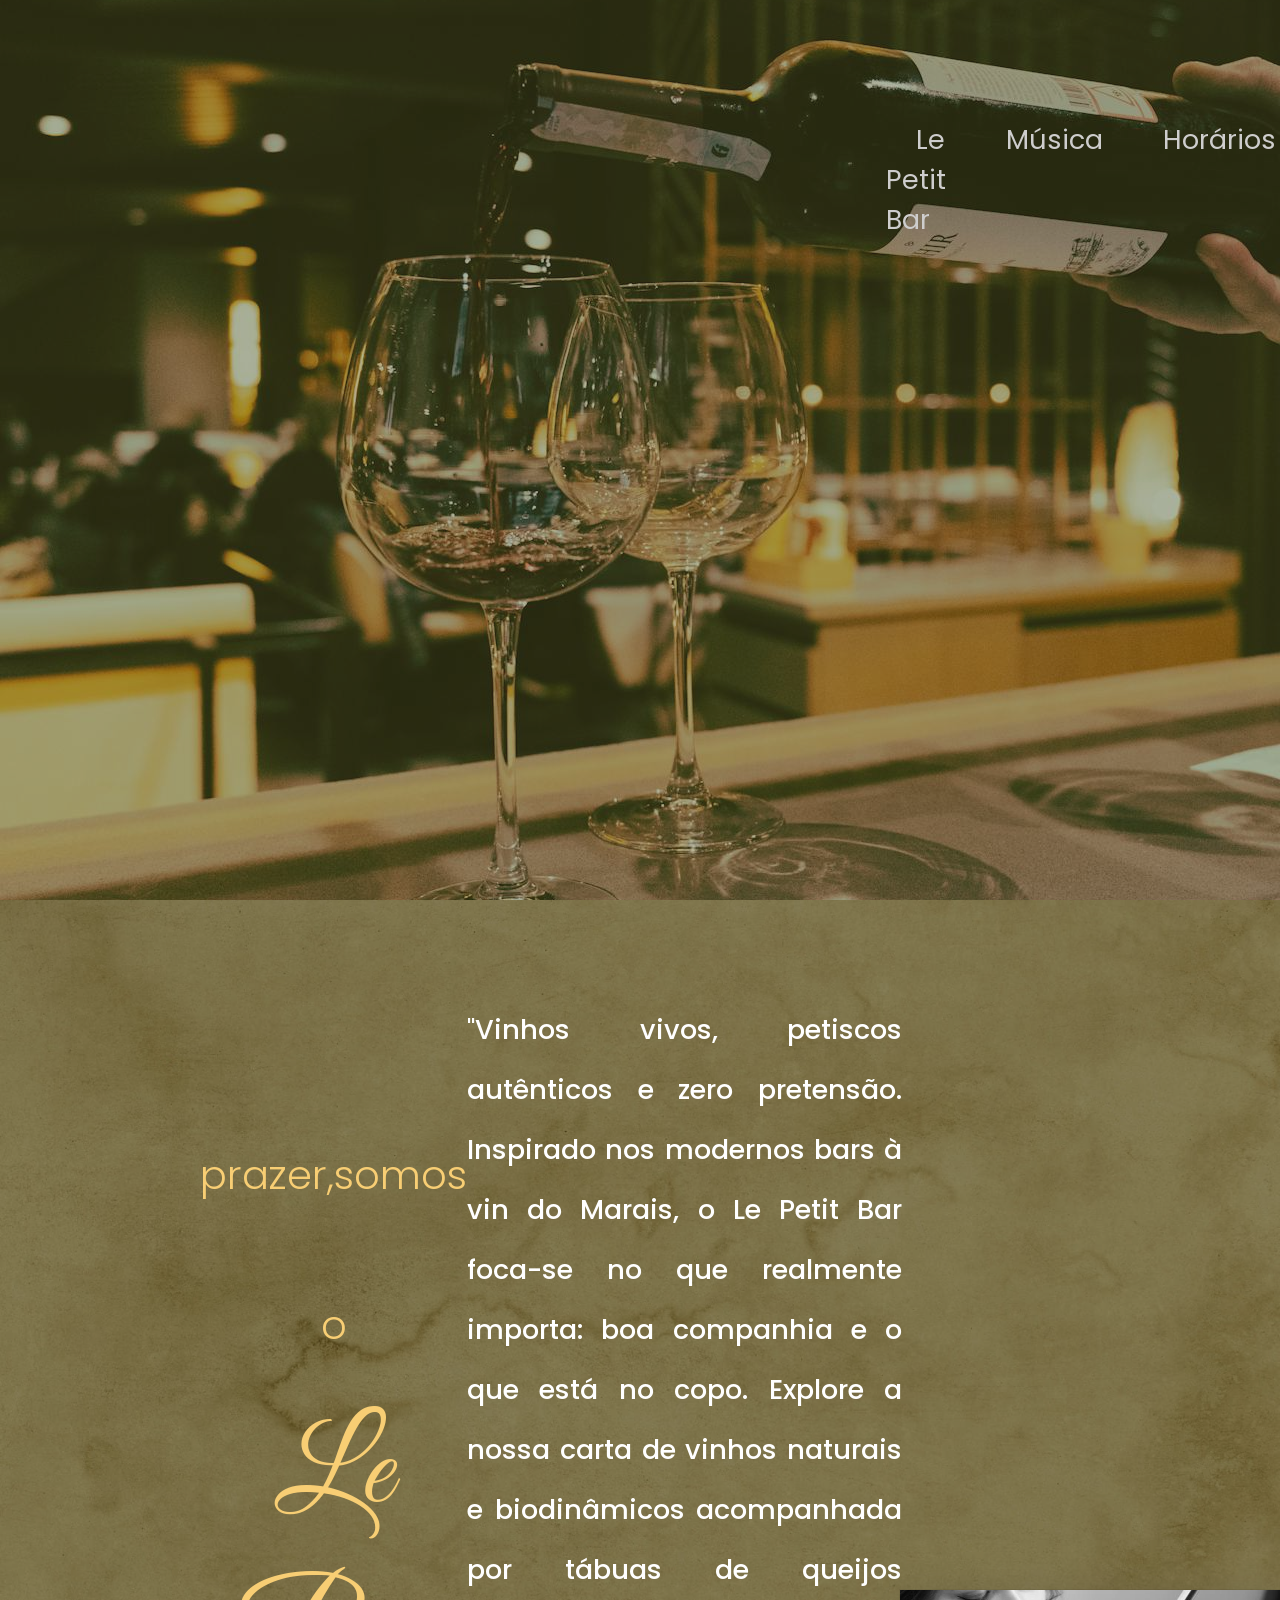
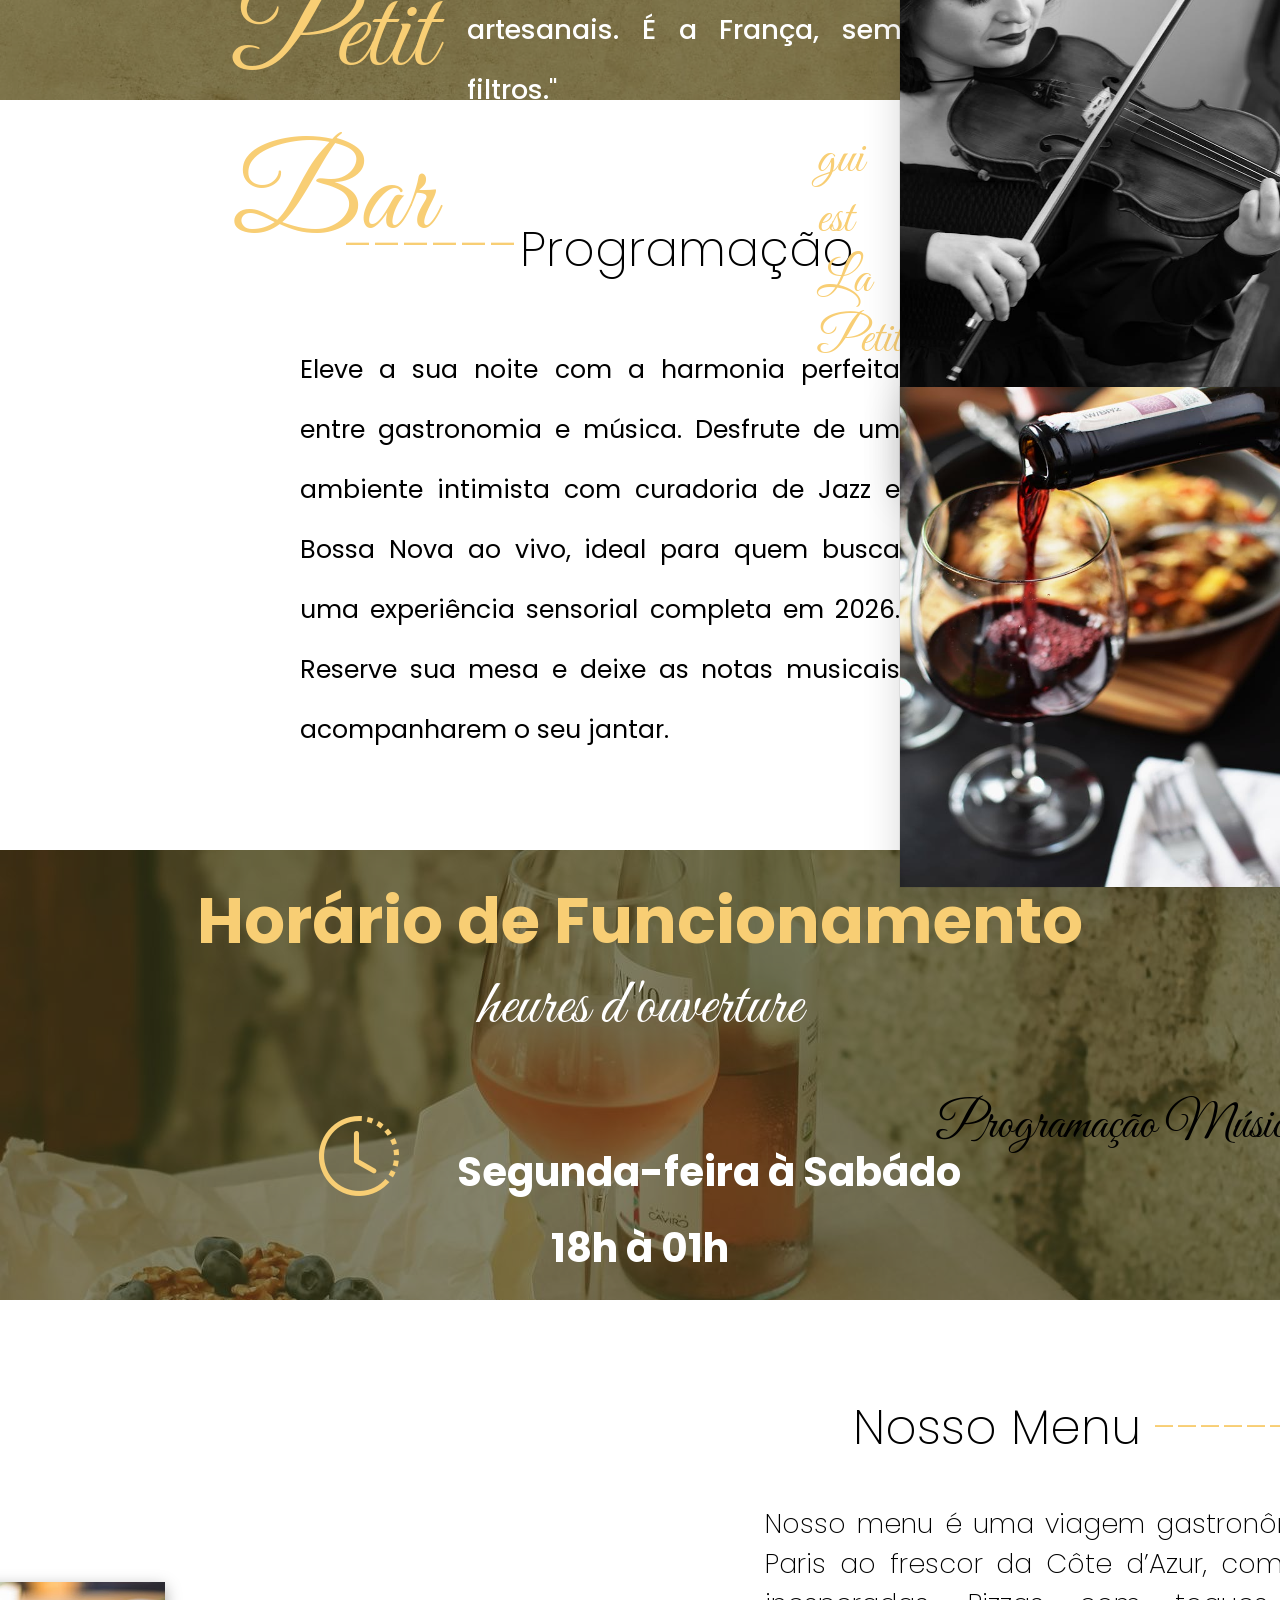
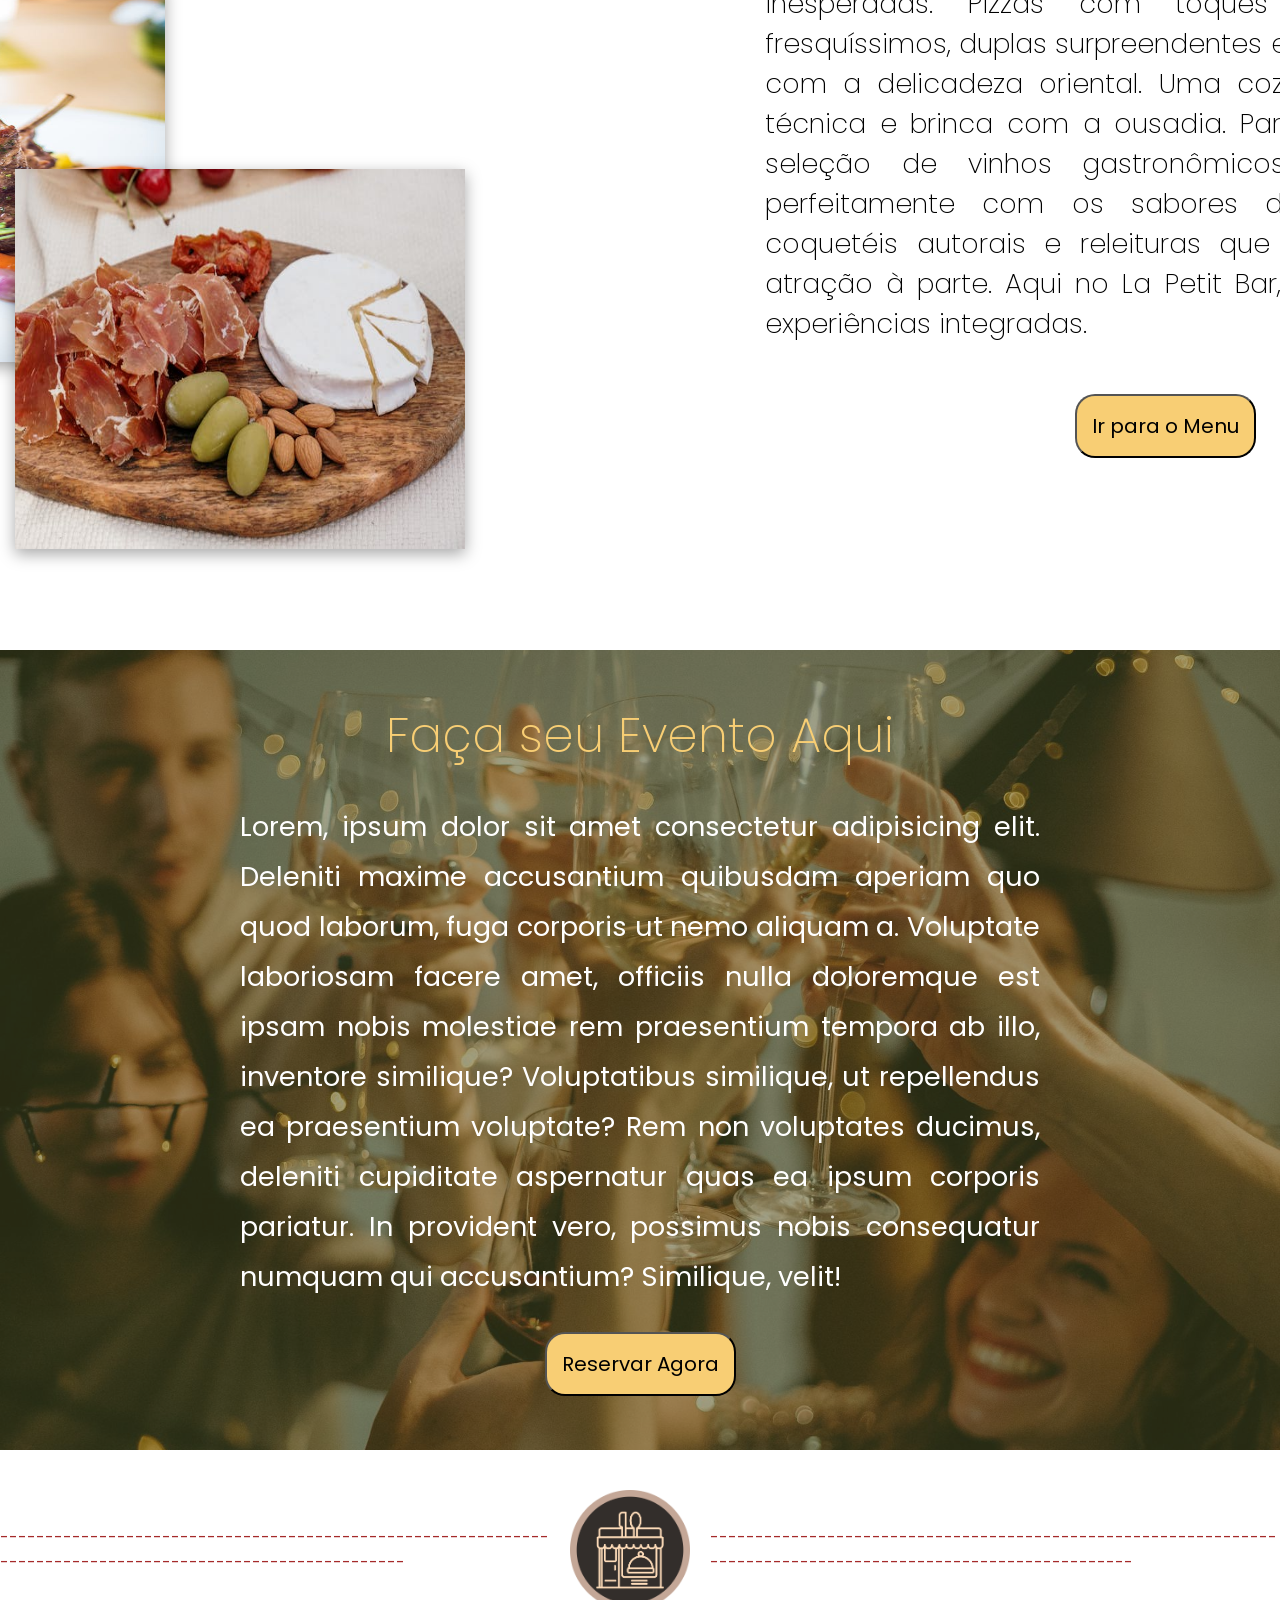
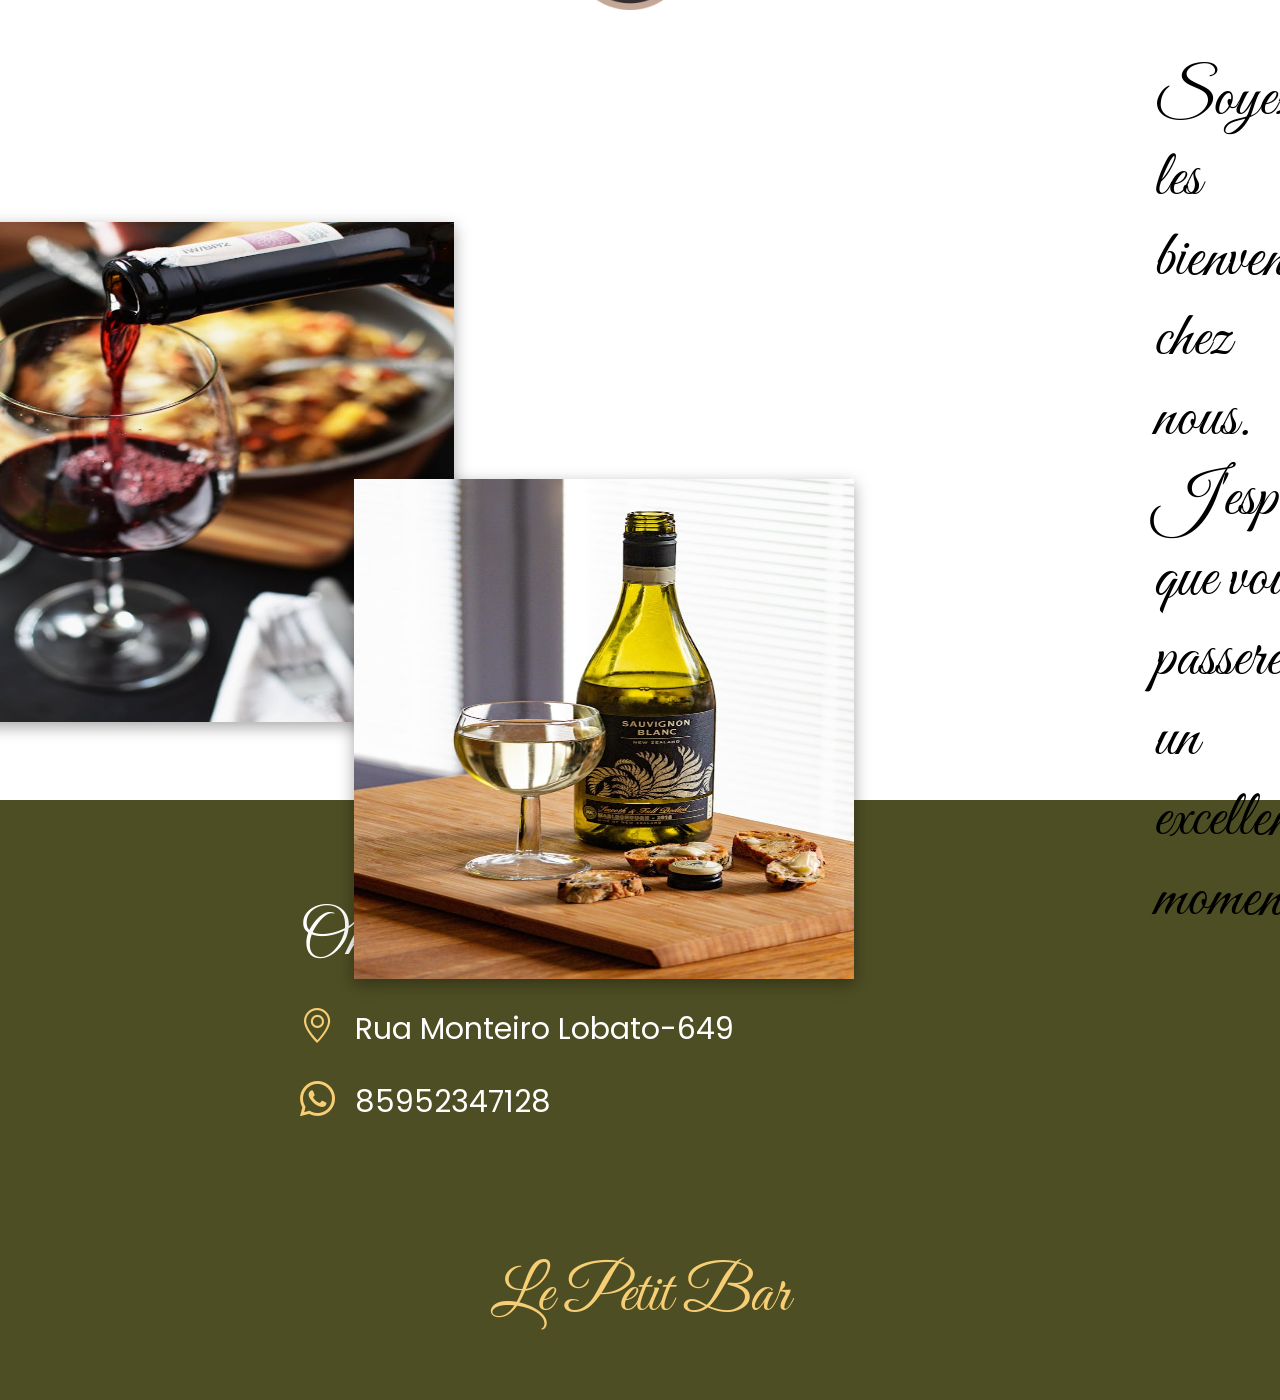
==== index.html @ a54b3635 "Meu Projeto" ====
<!DOCTYPE html>
<html lang="pt-br">
<head>
    <meta charset="UTF-8">
    <meta name="viewport" content="width=device-width, initial-scale=1.0">
    <link rel="stylesheet" href="style.css">
    <link rel="stylesheet" href="https://cdn.jsdelivr.net/npm/bootstrap-icons@1.13.1/font/bootstrap-icons.min.css">
    <!-- Google fonts-->
     <link rel="preconnect" href="https://fonts.googleapis.com">
    <link rel="preconnect" href="https://fonts.gstatic.com" crossorigin>
    <link href="https://fonts.googleapis.com/css2?family=Almendra:ital,wght@0,400;0,700;1,400;1,700&family=Coiny&family=Fascinate&family=Inter:ital,opsz,wght@0,14..32,100..900;1,14..32,100..900&family=Luckiest+Guy&family=Merriweather:ital,opsz,wght@0,18..144,300..900;1,18..144,300..900&family=Passion+One:wght@400;700;900&family=Playfair+Display:ital,wght@0,400..900;1,400..900&family=Poppins:ital,wght@0,100;0,200;0,300;0,400;0,500;0,600;0,700;0,800;0,900;1,100;1,200;1,300;1,400;1,500;1,600;1,700;1,800;1,900&family=Roboto:ital,wght@0,100..900;1,100..900&family=Sriracha&display=swap" rel="stylesheet">

    <link rel="preconnect" href="https://fonts.googleapis.com">
    <link rel="preconnect" href="https://fonts.gstatic.com" crossorigin>
    <link href="https://fonts.googleapis.com/css2?family=Almendra:ital,wght@0,400;0,700;1,400;1,700&family=Coiny&family=Fascinate&family=Great+Vibes&family=Inter:ital,opsz,wght@0,14..32,100..900;1,14..32,100..900&family=Luckiest+Guy&family=Merriweather:ital,opsz,wght@0,18..144,300..900;1,18..144,300..900&family=Passion+One:wght@400;700;900&family=Playfair+Display:ital,wght@0,400..900;1,400..900&family=Playwrite+FR+Trad:wght@100..400&family=Poppins:ital,wght@0,100;0,200;0,300;0,400;0,500;0,600;0,700;0,800;0,900;1,100;1,200;1,300;1,400;1,500;1,600;1,700;1,800;1,900&family=Roboto:ital,wght@0,100..900;1,100..900&family=Sriracha&display=swap" rel="stylesheet">
     <!-- /Google fonts-->

     <script src="menu.js" defer></script>


    <title>La Petit Bar</title>

</head>

<body>
    <header  id="header">
        <section class="menu-desktop">
            <nav>
                <ul>
                    <li><a href="#sobre">Le Petit Bar</a></li>
                    <li><a href="#musica" >Música</a> </li>
                    <li><a href="#funcionamento">Horários</a> </li>
                    <li><a href="#eventos">Reservas</a> </li>
                    <li><a href="#cardapio">Menu </a> </li> 
                    <i class="bi bi-instagram"></i>
                </ul>
            </nav>
       
        </section>
    </header>

    <section class="imagem-fundo">
        <div class="overlay">

        </div>
    </section>

    <section id="sobre">
        <h1>prazer,somos o  <br>
            <span>Le Petit Bar</span>
        </h1>
        <h3>
            "Vinhos vivos, petiscos autênticos e zero pretensão. Inspirado nos modernos bars à vin do Marais, o Le Petit Bar foca-se no que realmente importa: boa companhia e o que está no copo. Explore a nossa carta de vinhos naturais e biodinâmicos acompanhada por tábuas de queijos artesanais. É a França, sem filtros."
            <p>gui est La Petit</p>
        </h3>
         <div class="overlay-sobre">

        </div>
    </section>


    <section id="musica">
        <div class="programacao">
            <h1><span>------</span>Programação</h1>
            <p>Eleve a sua noite com a harmonia perfeita entre gastronomia e música. Desfrute de um ambiente intimista com curadoria de Jazz e Bossa Nova ao vivo, ideal para quem busca uma experiência sensorial completa em 2026. Reserve sua mesa e deixe as notas musicais acompanharem o seu jantar.</p>

        </div>

        <div class="img-horario">
            <img src="imagem/pexels-alina-chernii-682289345-20597111.jpg" alt="" >
            <img src="imagem/pexels-breakingpic-3044.jpg" alt="" >

            <p>Programação Músical<i class="bi bi-music-note-beamed"></i></p>
        </div>
            
    </section>

    <section id="funcionamento">
        
        <div class="titulo">
            
            <h1>Horário de Funcionamento</h1>
            <p>heures d'ouverture</p>

        </div>
        <div id="horas">
            <h2>
                <i class="bi bi-clock-history"></i>
                Segunda-feira à Sabádo 
                <p>18h à 01h</p>
            </h2>
        </div>

        <div class="overlay-funcio">

        </div>
    </section>

    <section id="cardapio">
        <div class="imagem-cardapio">
            <img src="imagem/pexels-chevanon-323682.jpg" alt="">
            <div class="absolute">
            <img src="imagem/pexels-cottonbro-4873697.jpg" alt="">

            </div>

        </div>

       <article>
        <h1>
            Nosso Menu <span style="color: #f8ce74;">--------------</span>
        </h1>
        <p>Nosso menu é uma viagem gastronômica do coração de Paris ao frescor da Côte d’Azur, com paradas criativas e inesperadas. Pizzas com toques franceses, crudos fresquíssimos, duplas surpreendentes e sabores que flertam com a delicadeza oriental. Uma cozinha que respeita a técnica e brinca com a ousadia.

        Para acompanhar, uma seleção de vinhos gastronômicos que harmonizam perfeitamente com os sabores do menu, além de coquetéis autorais e releituras que tornam o bar uma atração à parte. Aqui no La Petit Bar, comer e beber são experiências integradas.
    </p>
     <a href="cardapio.html"><button>Ir para o Menu</button></a>

       </article>

    </section>

    <section id="eventos">
        <h1>
            Faça seu Evento Aqui
        </h1>
         <p>Lorem, ipsum dolor sit amet consectetur adipisicing elit. Deleniti maxime accusantium quibusdam aperiam quo quod laborum, fuga corporis ut nemo aliquam a. Voluptate laboriosam facere amet, officiis nulla doloremque est ipsam nobis molestiae rem praesentium tempora ab illo, inventore similique? Voluptatibus similique, ut repellendus ea praesentium voluptate? Rem non voluptates ducimus, deleniti cupiditate aspernatur quas ea ipsum corporis pariatur. In provident vero, possimus nobis consequatur numquam qui accusantium? Similique, velit!</p>

         <a href="reservar.html"><button>Reservar Agora</button></a>
         
         <div class="overlay-eventos">

         </div>
        

    </section>


    <section class="logo">
        <p style="color: brown;">----------------------------------------------------------------------------------------------------------</p><img src="imagem/tl.webp" alt=""><p style="color: brown;">--------------------------------------------------------------------------------------------------------------</p>
    </section>

    <section class="bem-vindo">
        <div>
            <img src="imagem/pexels-breakingpic-3044.jpg" alt="">
            <div class="vinho-branco"><img src="imagem/pexels-brettjordan-2308939 (1).jpg" alt=""></div>

        </div>
        <p>Soyez les bienvenus  chez nous. <br>
        J'espère que vous passerez <br> un excellent moment.</p>

    </section>

    <footer>
        <div class="local">
            <h1>Onde estamos</h1>
            <p><i class="bi bi-geo-alt"></i>Rua Monteiro Lobato-649</p>
            <p><i class="bi bi-whatsapp"></i>85952347128</p>
        </div>

        <h2>
            Le Petit Bar
        </h2>
    </footer>





    
</body>
</html>
---- style.css ----
*{
    margin: 0;
    padding: 0;
    box-sizing: border-box;
    font-family:  "Poppins", sans-serif;;
}
/* menu */
header{
    width: 100%;
    padding: 40px 0;
    position: fixed;
    top: 0;
    left: 0;
    z-index: 9999999999;
}
header .menu-desktop{
    display: flex;
    justify-content: center;
    align-items: center;
    margin-left: 1300px;
    margin-top: 80px;
    
}
.menu-desktop nav ul{
    display: flex;
    list-style: none;
}
.menu-desktop li a {
    color: rgb(206, 205, 205);
    text-decoration: none;
    font-size: 27px;
    margin: 0 30px; 
}
.menu-desktop li a:hover{
    color: white;
}
.menu-desktop  i{
    cursor: pointer;
    color: #f8ce74;
    margin-left: 50px;
    margin-top: -10px;
    font-size: 40px;
  
    margin-bottom: 20px;
}
.menu-desktop  i:hover{
    color: #8d7031;
}

.imagem-fundo{
    height: 100vh;
    background-image: url(imagem/pexels-holoshuriken-15750741.jpg);
    box-shadow: rgba(128, 128, 128, 0.226), rgba(128, 128, 128, 0.226),rgba(128, 128, 128, 0.226),rgba(128, 128, 128, 0.226), rgba(240, 46, 170, 0.05) 0px 25px;
    background-position: center;
    background-repeat: no-repeat;
    background-size: cover;
    position: relative;
   
}
.imagem-fundo >.overlay{
    position: absolute;
    top: 0;
    left: 0;
    background-color: #4d4e2367;
    width: 100%;
    height: 100%;
    z-index: 0;
}
/* Scroll menu Js */
header.rolar{
    background-color: rgba(211, 211, 211, 0.938);
    padding: 20px 0;
}
header.rolar .menu-desktop nav ul li a{
    color: black;
}
header.rolar .menu-desktop nav ul li a:hover{
    color: rgba(0, 0, 0, 0.589);
}



/* sobre a empresa */
section#sobre{
    background-image: url(imagem/old-paper-texture-1920-x-1080-background-t7st9er48bzs072u.jpg);
    background-position: center;
    background-repeat: no-repeat;
    background-size: cover;
    display: flex;
    justify-content: space-between;
    width: 100%;
    height: 800px;
    color: #f8ce74;
    position: relative;
}
#sobre h1{
    position: relative;
    z-index: 2;
    font-size: 40px;
    font-weight: 300;
    text-align: center;
    margin-top: 200px;
    margin-left: 200px;
    line-height: 150px;
   
}
#sobre h1 span{
    font-size: 3em;
    font-weight: 500;
    font-family: "Great Vibes", cursive;
}
#sobre h3{
    position: relative;
    z-index: 2;
    color: white;
    font-size: 27px;
    font-weight: 500;
    text-align: center;
    text-align: justify;
    width: 600px;
    margin-right: 500px;
    margin-top: 100px;
    line-height: 60px;
}
#sobre h3 p{
    color: #f8ce74;
    font-family: "Great Vibes", cursive;
    font-size: 50px;
    margin-left: 350px;
    margin-top: 10px;
}
#sobre .overlay-sobre{
    position: absolute;
    background-color: #4d4e23a4;
    left: 0;
    top: 0;
    width: 100%;
    height: 100%;
    z-index: 1;
}

/* musica */
#musica{
    width:100% ;
    height: 750px;
    display: flex;
    justify-content: space-between;
}
.programacao {
    margin-top: 100px;
    margin-left: 300px;
}
.programacao h1{
    margin-bottom: 50px;
    text-align: center;
    font-weight: 200;
    font-size: 3em;
}
.programacao h1 span{
    color: #f8ce74;
    font-size: 60px;
}
.programacao h1 i{
    font-size: 50px;
}
.programacao p{
    width: 600px;
    text-align: justify;
    line-height: 60px;
    font-size: 25px;
    
}
.img-horario p{
    font-family: "Great Vibes", cursive;
    font-size: 50px;
    margin-top: 200px;
    font-weight: 500;
    text-align: center;
}
.img-horario p i{
    font-size: 30px;
    padding-left: 20px;
}
.img-horario {
    position: relative;
    z-index: 3; 
    margin-right: 200px;
}
.img-horario img{
   box-shadow: rgba(0, 0, 0, 0.16) 0px 10px 36px 0px, rgba(0, 0, 0, 0.06) 0px 0px 0px 1px;
    margin-top: -110px;
    width: 400px;
    height: 500px;
    margin-right: 100px;
    position: relative; 
   
}

/* horario de funcionamento */
#funcionamento {
    background-image: url(imagem/pexels-nati-87264186-12991628.jpg);
    background-position: center;
    background-repeat: no-repeat;
    background-size: cover;
    color: #f8ce74;
    display: flex;
    flex-direction: column;
    justify-content: center;
    align-items: center;
    width: 100%;
    height: 50vh;
    position: relative;
}
#funcionamento .titulo {
    position: relative;
    z-index: 5;
}
#funcionamento .titulo h1{
    font-size: 4em;
    font-weight: bold;
  
}
#funcionamento .titulo p{
    font-family: "Great Vibes", cursive;
    color: white;
    font-size: 4em;
    font-weight: 500;
    text-align: center;
    margin-bottom: 50px;
    
}
#funcionamento #horas h2{
    position: relative;
    z-index: 5;
    color: white;
    font-size: 40px;
}
#horas h2 i{
    color: #f8ce74;
    margin-right: 50px;
    font-size: 80px;
   
}
#horas h2 p{
    font-size: 40px;
    text-align: center;
   
}
#funcionamento .overlay-funcio{
    position: absolute;
    background-color: #4d4e2381;
    top: 0;
    left: 0;
    width: 100%;
    height: 100%;
    z-index: 1;
}

/* menu cardapio */
section#cardapio{
    display: flex;
    justify-content: center;
    align-items: center;
    width: 100%;
    height: 950px;
}
.imagem-cardapio img{
    box-shadow: rgba(0, 0, 0, 0.35) 0px 5px 15px;
    position: relative;
    width: 450px; 
    height: 380px;
    margin-right: 600px;
  
}
.imagem-cardapio .absolute img{
    position: absolute;
    margin-top: -200px;
    margin-left: 300px;
    z-index: 2;
}
article{
    text-align: center;
}
article h1{
    font-size: 3em;
    font-weight: 200;
    margin-top: -100px;
    margin-bottom: 40px;
    
}
article p{
    width: 800px;
    font-size: 27px;
    font-weight: 200;
    text-align: justify;
}
article button{
    background-color: #F8CE74;
    cursor: pointer;
    font-size: 20px;
    padding: 15px;
    border-radius: 20px;
    margin-top: 50px;
}
article button:hover{
    background-color:#caa045;
    color: black;
}


/* Eventos */
section#eventos{
    color: white;
    display: flex;
    flex-direction: column;
    align-items: center;
    background-image: url(imagem/pexels-cottonbro-3171815.jpg);
    background-position: center;
    background-repeat: no-repeat;
    background-size: cover;
    text-align: center;
    width: 100%;
    height: 800px;
    position: relative;
   
}
#eventos h1{
    color: #F8CE74;
    font-size: 3em;
    font-weight: 200;
    margin-top: 50px;
    position: relative;
     z-index: 3;
}
#eventos p{
    width: 800px;
    font-size: 27px;
    margin-top: 30px;
    line-height: 50px;
    text-align: justify;
    position: relative;
    z-index: 3;
}
#eventos .overlay-eventos{
    background-color: #4d4e2381;
     left: 0;
     top: 0;
     width: 100%;
     height: 100%;
     position: absolute;
     z-index: 1;
}
#eventos button{
    background-color: #F8CE74;
    cursor: pointer;
    margin-top: 30px;
    padding: 15px;
    font-size: 20px;
    border-radius: 20px;
    position: relative;
    z-index: 3;
} 
#eventos button:hover{
    background-color:#caa045 ;
}
/* logo */
.logo{
    display: flex;
    justify-content: center;
    align-items: center;
    width: 100%;
    height: 200px;
}
section.logo img{
    cursor: pointer;
    width: 120px;
    margin-top: 20px;
    margin: 0 20px;
    transition: transform 0.3s ease;
}
section.logo img:hover{
    transform: scale(1.1);
}

/* Bem vindo */
.bem-vindo{
    display: flex;
    justify-content: center;
    align-items: center;
    width: 100%;
    height: 700px;
}
.bem-vindo img{
    box-shadow: rgba(0, 0, 0, 0.35) 0px 5px 15px;
    position: relative;
    width: 500px;
    height: 500px;
    margin-right: 700px;
    margin-top: 150px;
}
.bem-vindo .vinho-branco{
    position: absolute;
    margin-left: 400px;
    margin-top: -400px;
}
.bem-vindo p{
    font-family: "Great Vibes", cursive;
    font-size: 4em;
    margin-top: 200px;
}
/* rodapé */
footer {
    background-color: #4d4e23;
    width: 100%;
    height: 600px;
    margin-top: 50px;
    color: white;
}
.local{
    padding-top: 100px;
    padding-left: 300px;
}
.local h1{
     font-family: "Great Vibes", cursive;
     font-size: 4em;
     font-weight: 100;
}
.local p{
    margin: 20px 0;
    font-size: 30px;
}
.local p i{
    color: #f8ce74;
    font-size: 35px;
    padding-right: 20px;
}
footer h2{
    color: #f8ce74;
    text-align: center;
    margin-top: 130px;
     font-size: 4em;
    font-weight: 300;
    font-family: "Great Vibes", cursive;
}
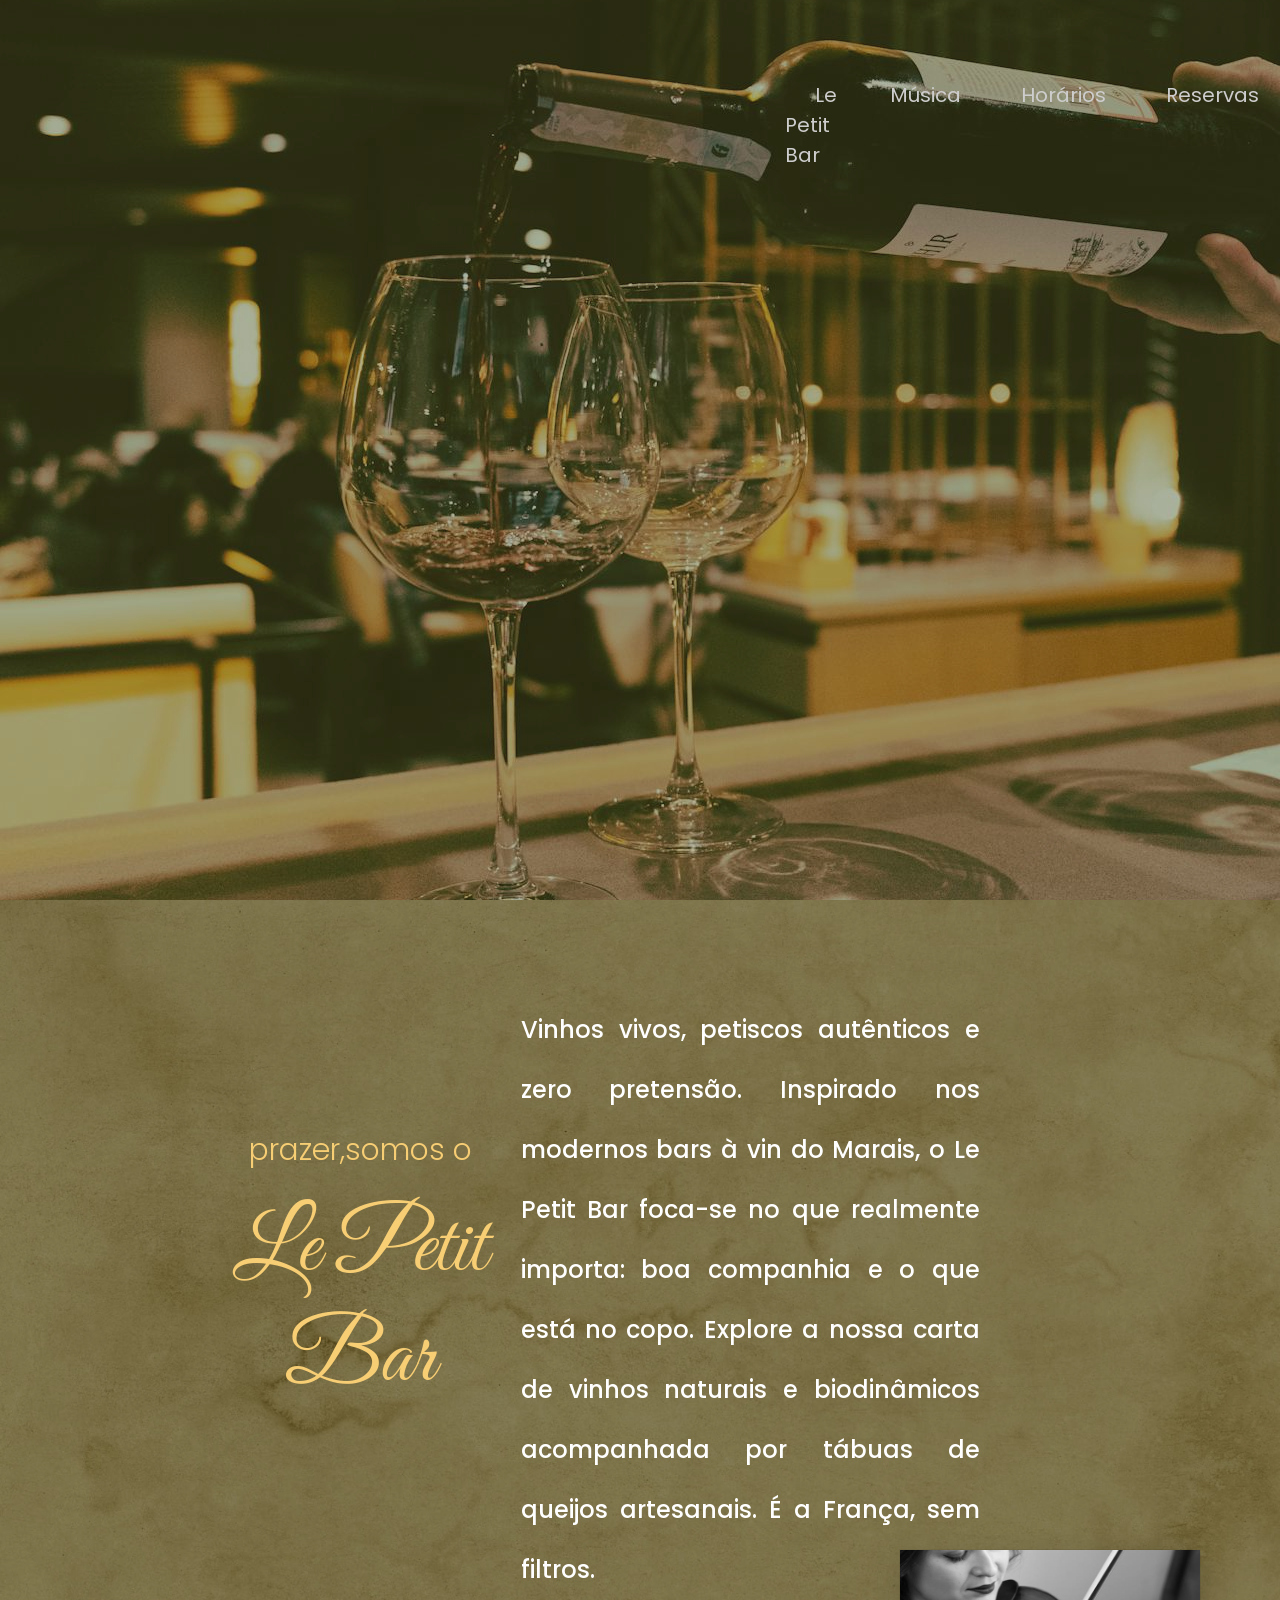
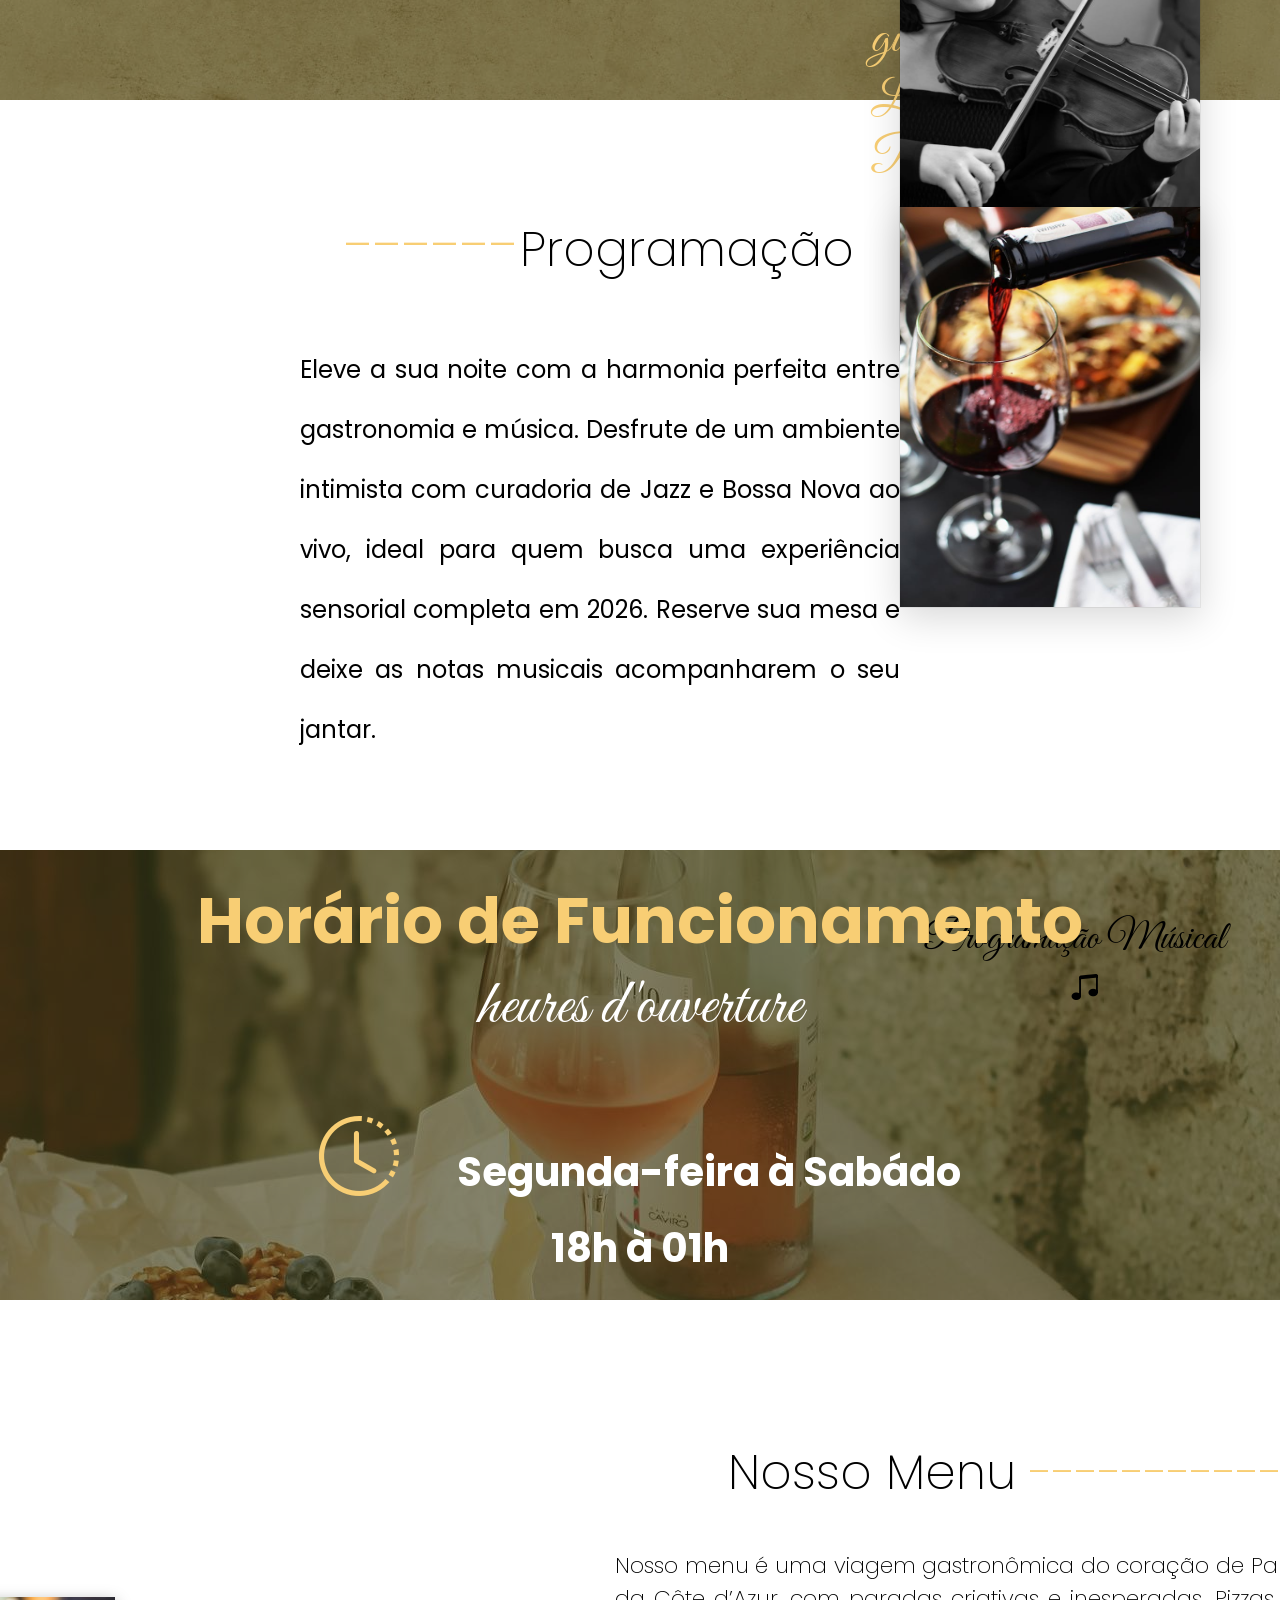
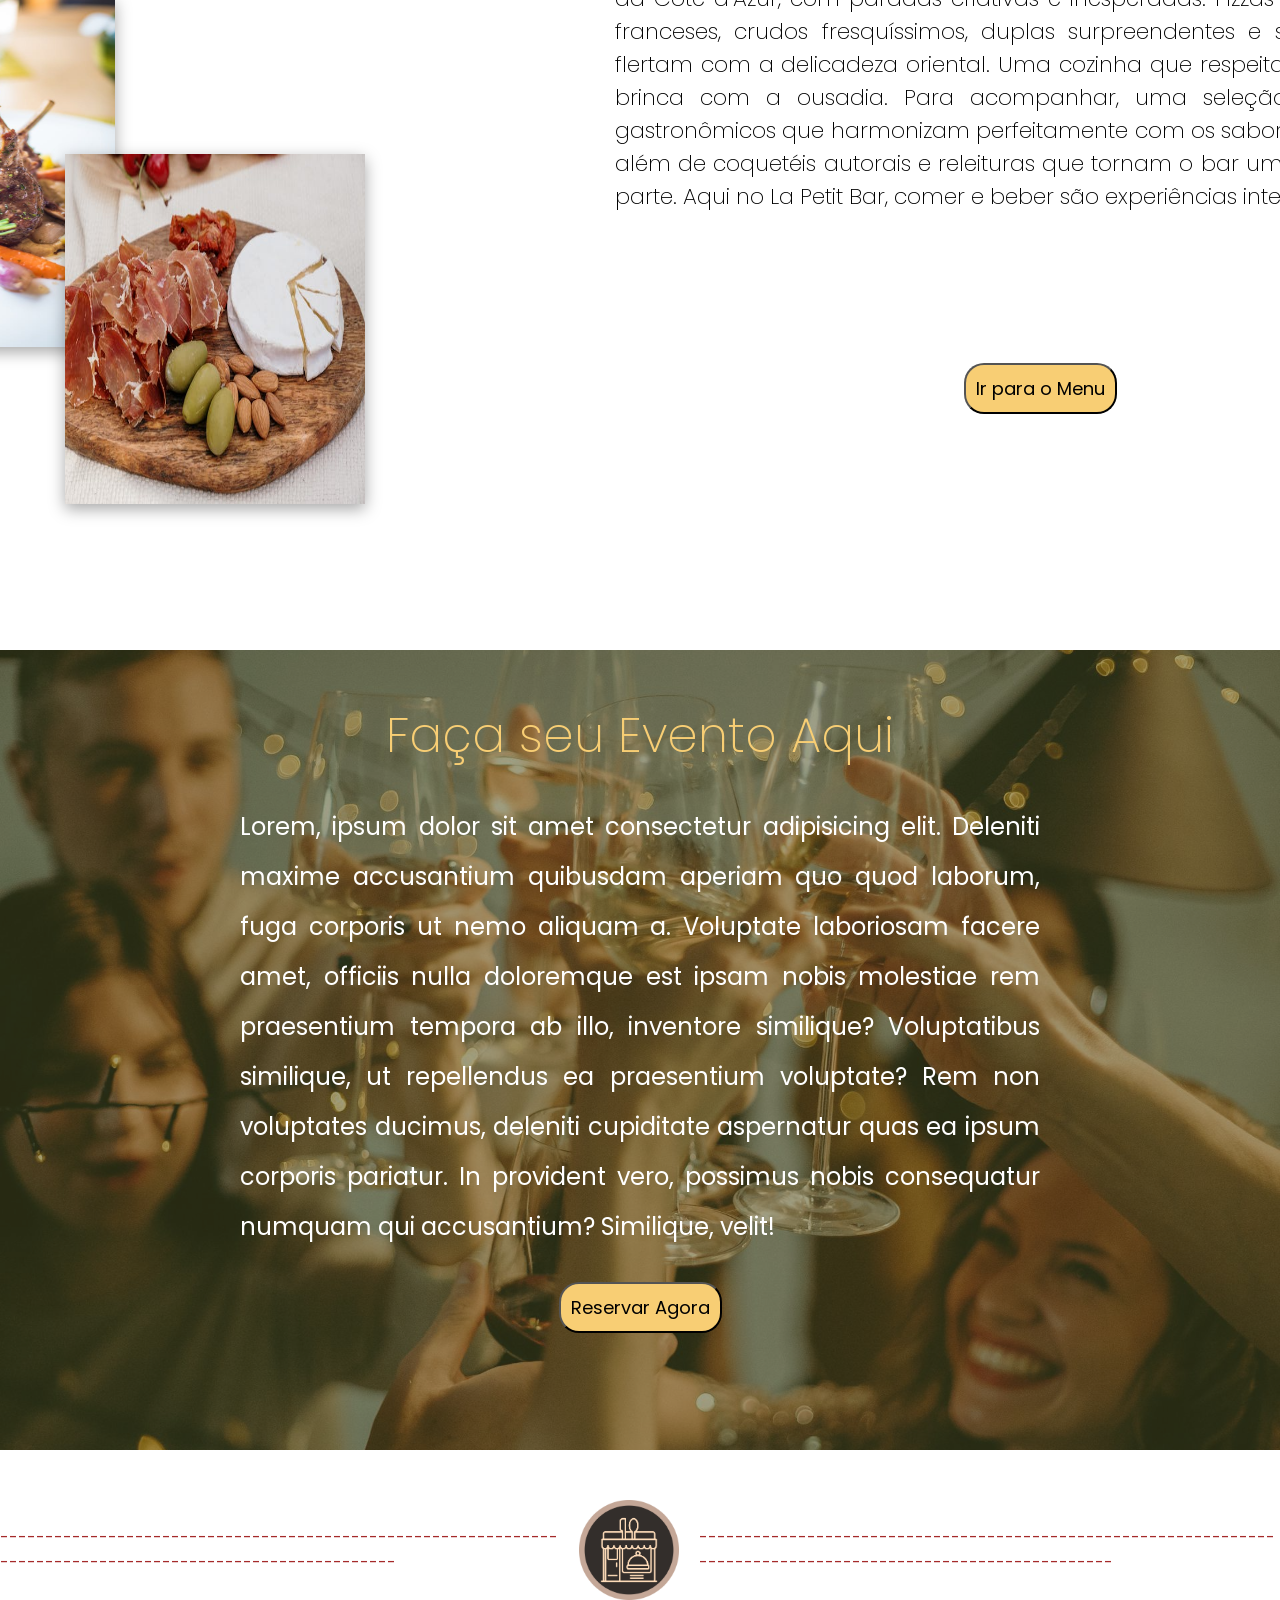
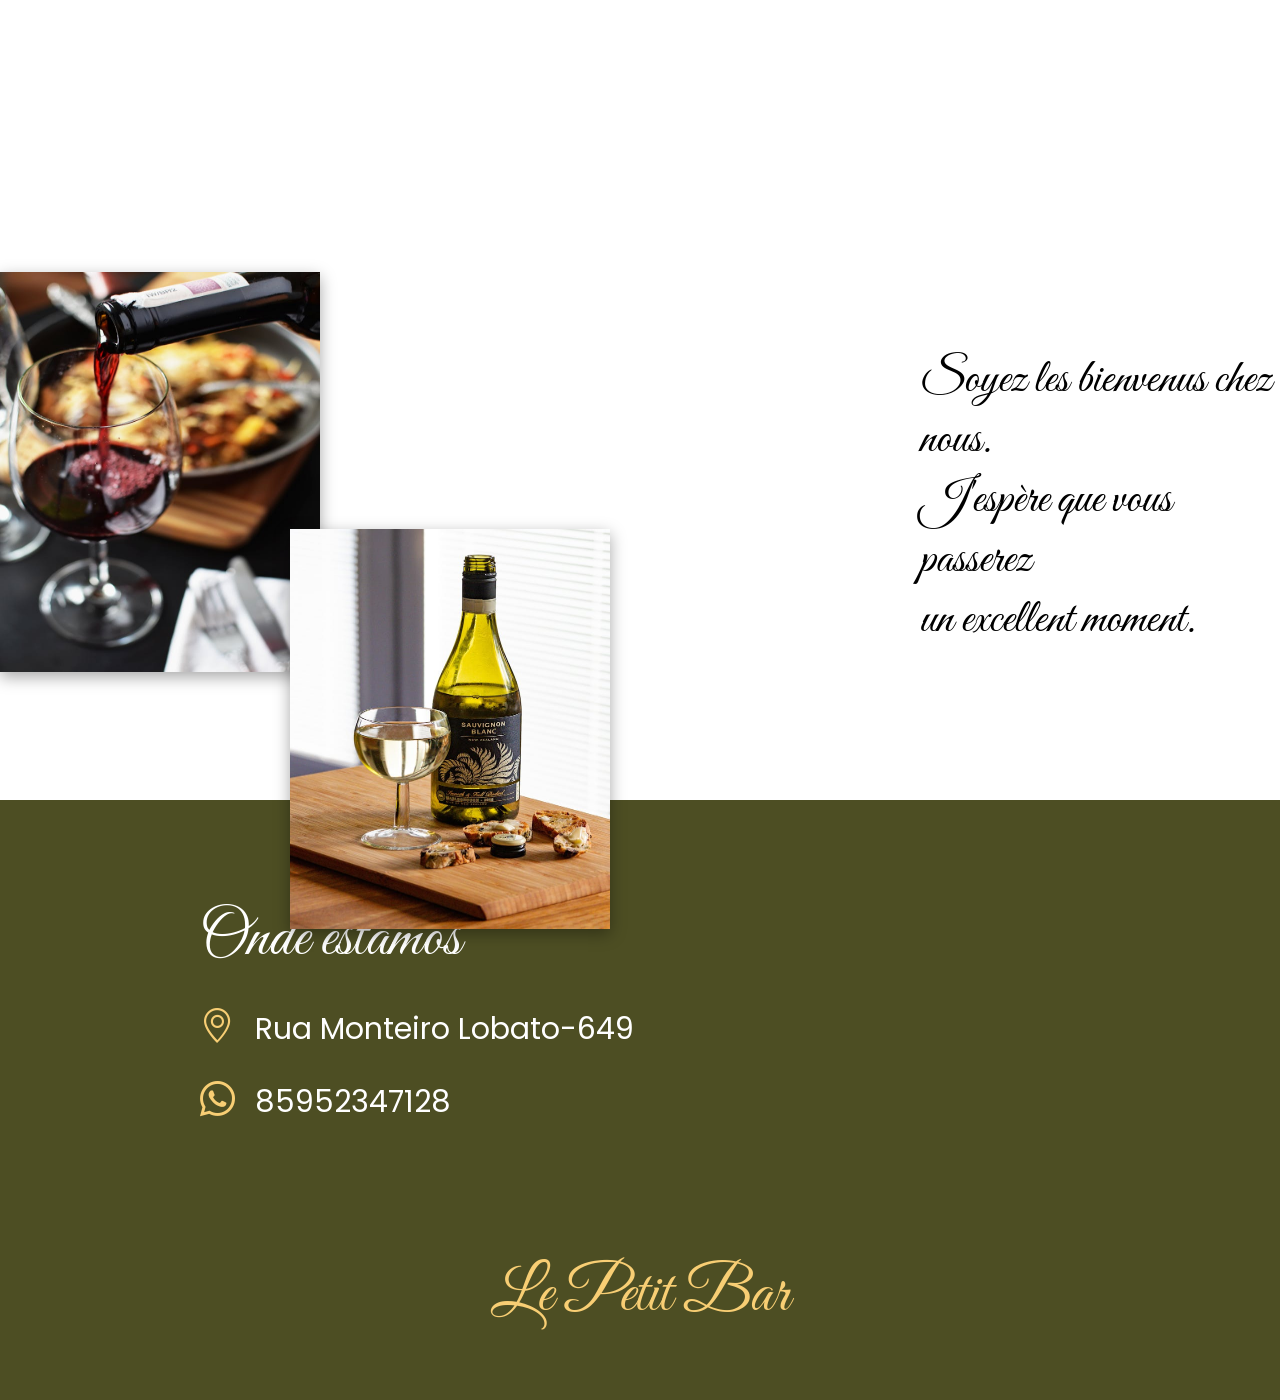
==== commit bb657c2a: "atualizando" ====
--- a/index.html
+++ b/index.html
@@ -50,7 +50,7 @@
             <span>Le Petit Bar</span>
         </h1>
         <h3>
-            "Vinhos vivos, petiscos autênticos e zero pretensão. Inspirado nos modernos bars à vin do Marais, o Le Petit Bar foca-se no que realmente importa: boa companhia e o que está no copo. Explore a nossa carta de vinhos naturais e biodinâmicos acompanhada por tábuas de queijos artesanais. É a França, sem filtros."
+            Vinhos vivos, petiscos autênticos e zero pretensão. Inspirado nos modernos bars à vin do Marais, o Le Petit Bar foca-se no que realmente importa: boa companhia e o que está no copo. Explore a nossa carta de vinhos naturais e biodinâmicos acompanhada por tábuas de queijos artesanais. É a França, sem filtros.
             <p>gui est La Petit</p>
         </h3>
          <div class="overlay-sobre">
--- a/style.css
+++ b/style.css
@@ -7,7 +7,6 @@
 /* menu */
 header{
     width: 100%;
-    padding: 40px 0;
     position: fixed;
     top: 0;
     left: 0;
@@ -17,7 +16,7 @@
     display: flex;
     justify-content: center;
     align-items: center;
-    margin-left: 1300px;
+    margin-left: 1000px;
     margin-top: 80px;
     
 }
@@ -28,7 +27,7 @@
 .menu-desktop li a {
     color: rgb(206, 205, 205);
     text-decoration: none;
-    font-size: 27px;
+    font-size: 20px;
     margin: 0 30px; 
 }
 .menu-desktop li a:hover{
@@ -68,19 +67,18 @@
 }
 /* Scroll menu Js */
 header.rolar{
-    background-color: rgba(211, 211, 211, 0.938);
+    background-color: rgba(211, 211, 211, 0.753);
     padding: 20px 0;
 }
 header.rolar .menu-desktop nav ul li a{
     color: black;
 }
 header.rolar .menu-desktop nav ul li a:hover{
-    color: rgba(0, 0, 0, 0.589);
-}
-
-
+    color: #4d4e23;
+}
 
 /* sobre a empresa */
+
 section#sobre{
     background-image: url(imagem/old-paper-texture-1920-x-1080-background-t7st9er48bzs072u.jpg);
     background-position: center;
@@ -96,12 +94,12 @@
 #sobre h1{
     position: relative;
     z-index: 2;
-    font-size: 40px;
+    font-size: 30px;
     font-weight: 300;
     text-align: center;
     margin-top: 200px;
     margin-left: 200px;
-    line-height: 150px;
+    line-height: 100px;
    
 }
 #sobre h1 span{
@@ -113,12 +111,12 @@
     position: relative;
     z-index: 2;
     color: white;
-    font-size: 27px;
+    font-size: 24px;
     font-weight: 500;
     text-align: center;
     text-align: justify;
     width: 600px;
-    margin-right: 500px;
+    margin-right: 300px;
     margin-top: 100px;
     line-height: 60px;
 }
@@ -167,13 +165,13 @@
     width: 600px;
     text-align: justify;
     line-height: 60px;
-    font-size: 25px;
+    font-size: 24px;
     
 }
 .img-horario p{
     font-family: "Great Vibes", cursive;
-    font-size: 50px;
-    margin-top: 200px;
+    font-size: 40px;
+    margin-top: 300px;
     font-weight: 500;
     text-align: center;
 }
@@ -184,14 +182,14 @@
 .img-horario {
     position: relative;
     z-index: 3; 
-    margin-right: 200px;
+    margin-right: 50px;
 }
 .img-horario img{
    box-shadow: rgba(0, 0, 0, 0.16) 0px 10px 36px 0px, rgba(0, 0, 0, 0.06) 0px 0px 0px 1px;
-    margin-top: -110px;
-    width: 400px;
-    height: 500px;
-    margin-right: 100px;
+    margin-top: -150px;
+    width: 300px;
+    height: 400px;
+    margin-right: 50px;
     position: relative; 
    
 }
@@ -267,15 +265,15 @@
 .imagem-cardapio img{
     box-shadow: rgba(0, 0, 0, 0.35) 0px 5px 15px;
     position: relative;
-    width: 450px; 
-    height: 380px;
-    margin-right: 600px;
+    width: 300px; 
+    height: 350px;
+    margin-right: 500px;
   
 }
 .imagem-cardapio .absolute img{
     position: absolute;
     margin-top: -200px;
-    margin-left: 300px;
+    margin-left: 250px;
     z-index: 2;
 }
 article{
@@ -290,17 +288,18 @@
 }
 article p{
     width: 800px;
-    font-size: 27px;
+    font-size: 22px;
     font-weight: 200;
+    margin-right: 50px;
     text-align: justify;
 }
 article button{
     background-color: #F8CE74;
     cursor: pointer;
-    font-size: 20px;
-    padding: 15px;
+    font-size: 18px;
+    padding: 10px;
     border-radius: 20px;
-    margin-top: 50px;
+    margin-top: 150px;
 }
 article button:hover{
     background-color:#caa045;
@@ -334,7 +333,7 @@
 }
 #eventos p{
     width: 800px;
-    font-size: 27px;
+    font-size: 24px;
     margin-top: 30px;
     line-height: 50px;
     text-align: justify;
@@ -354,8 +353,8 @@
     background-color: #F8CE74;
     cursor: pointer;
     margin-top: 30px;
-    padding: 15px;
-    font-size: 20px;
+    padding: 10px;
+    font-size: 18px;
     border-radius: 20px;
     position: relative;
     z-index: 3;
@@ -373,7 +372,7 @@
 }
 section.logo img{
     cursor: pointer;
-    width: 120px;
+    width: 100px;
     margin-top: 20px;
     margin: 0 20px;
     transition: transform 0.3s ease;
@@ -393,19 +392,19 @@
 .bem-vindo img{
     box-shadow: rgba(0, 0, 0, 0.35) 0px 5px 15px;
     position: relative;
-    width: 500px;
-    height: 500px;
-    margin-right: 700px;
+    width: 320px;
+    height: 400px;
+    margin-right: 600px;
     margin-top: 150px;
 }
 .bem-vindo .vinho-branco{
     position: absolute;
-    margin-left: 400px;
-    margin-top: -400px;
+    margin-left: 290px;
+    margin-top: -300px;
 }
 .bem-vindo p{
     font-family: "Great Vibes", cursive;
-    font-size: 4em;
+    font-size: 3em;
     margin-top: 200px;
 }
 /* rodapé */
@@ -418,7 +417,7 @@
 }
 .local{
     padding-top: 100px;
-    padding-left: 300px;
+    padding-left: 200px;
 }
 .local h1{
      font-family: "Great Vibes", cursive;
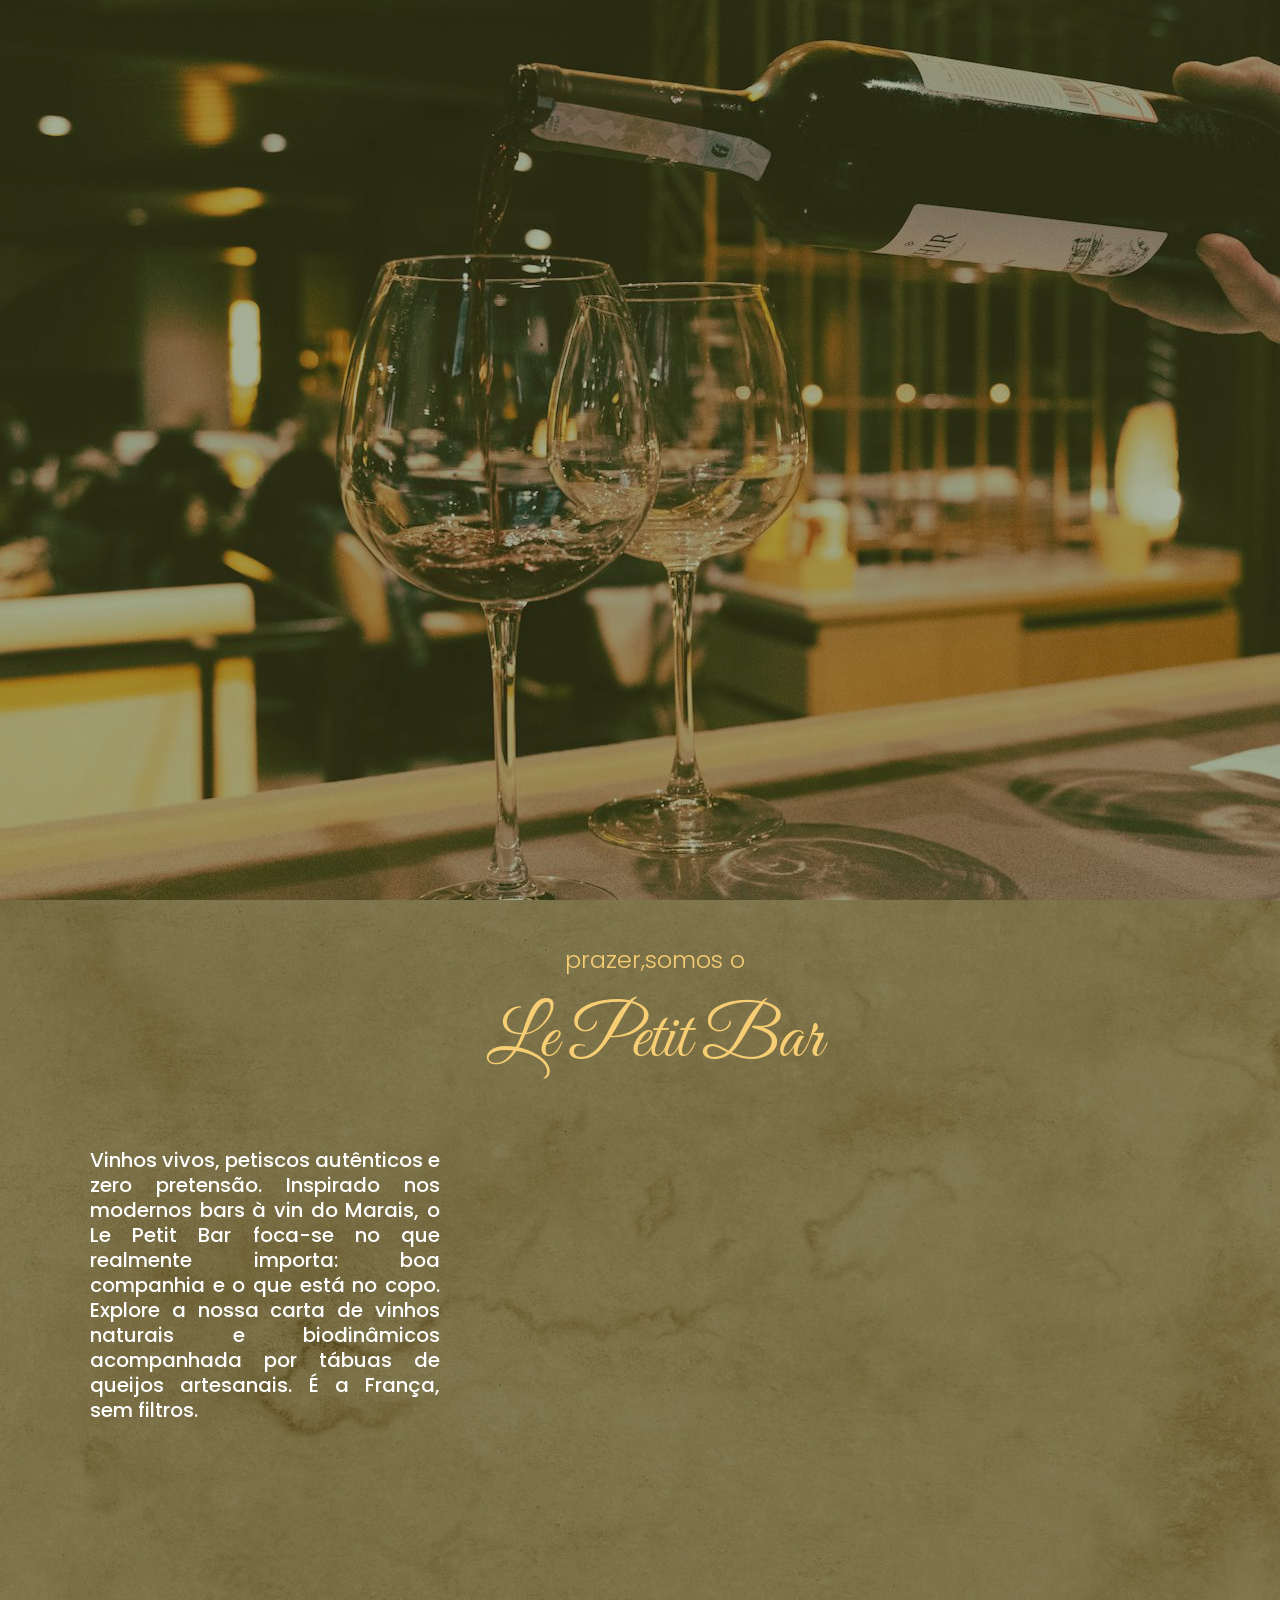
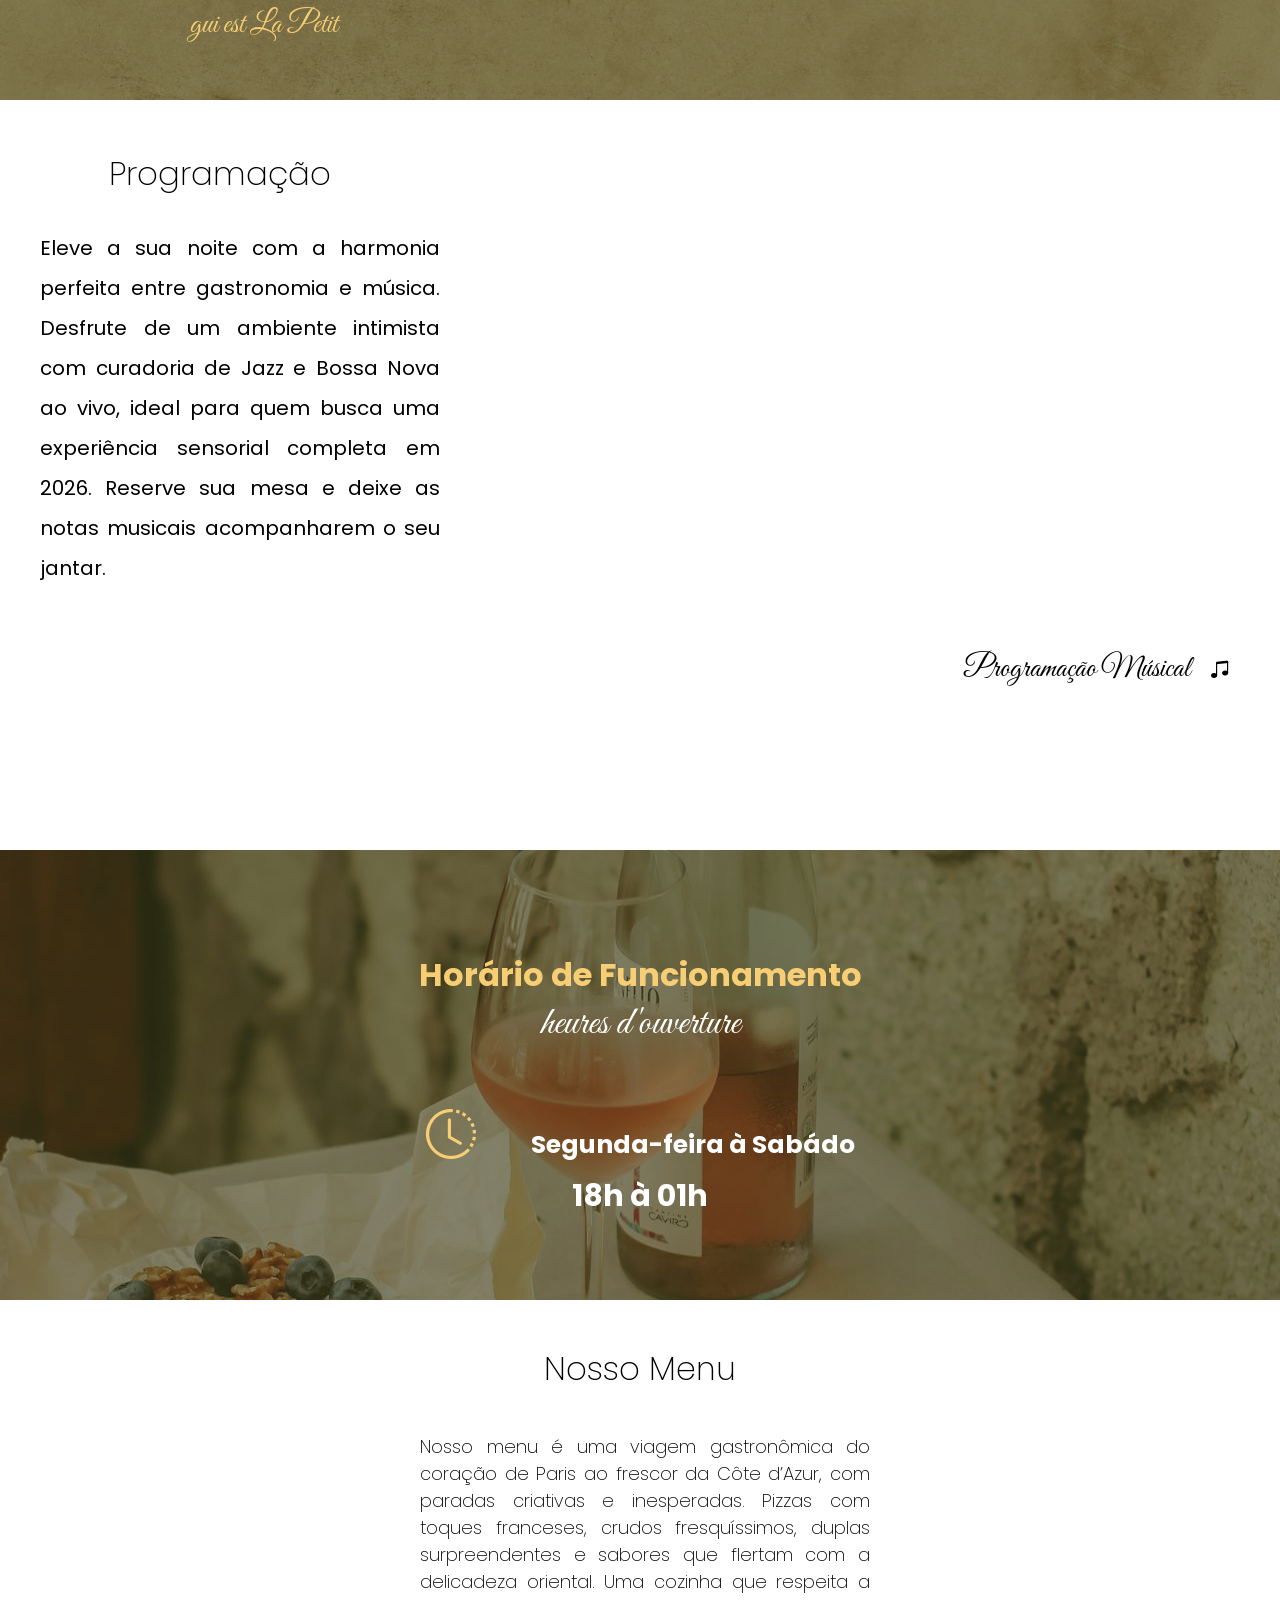
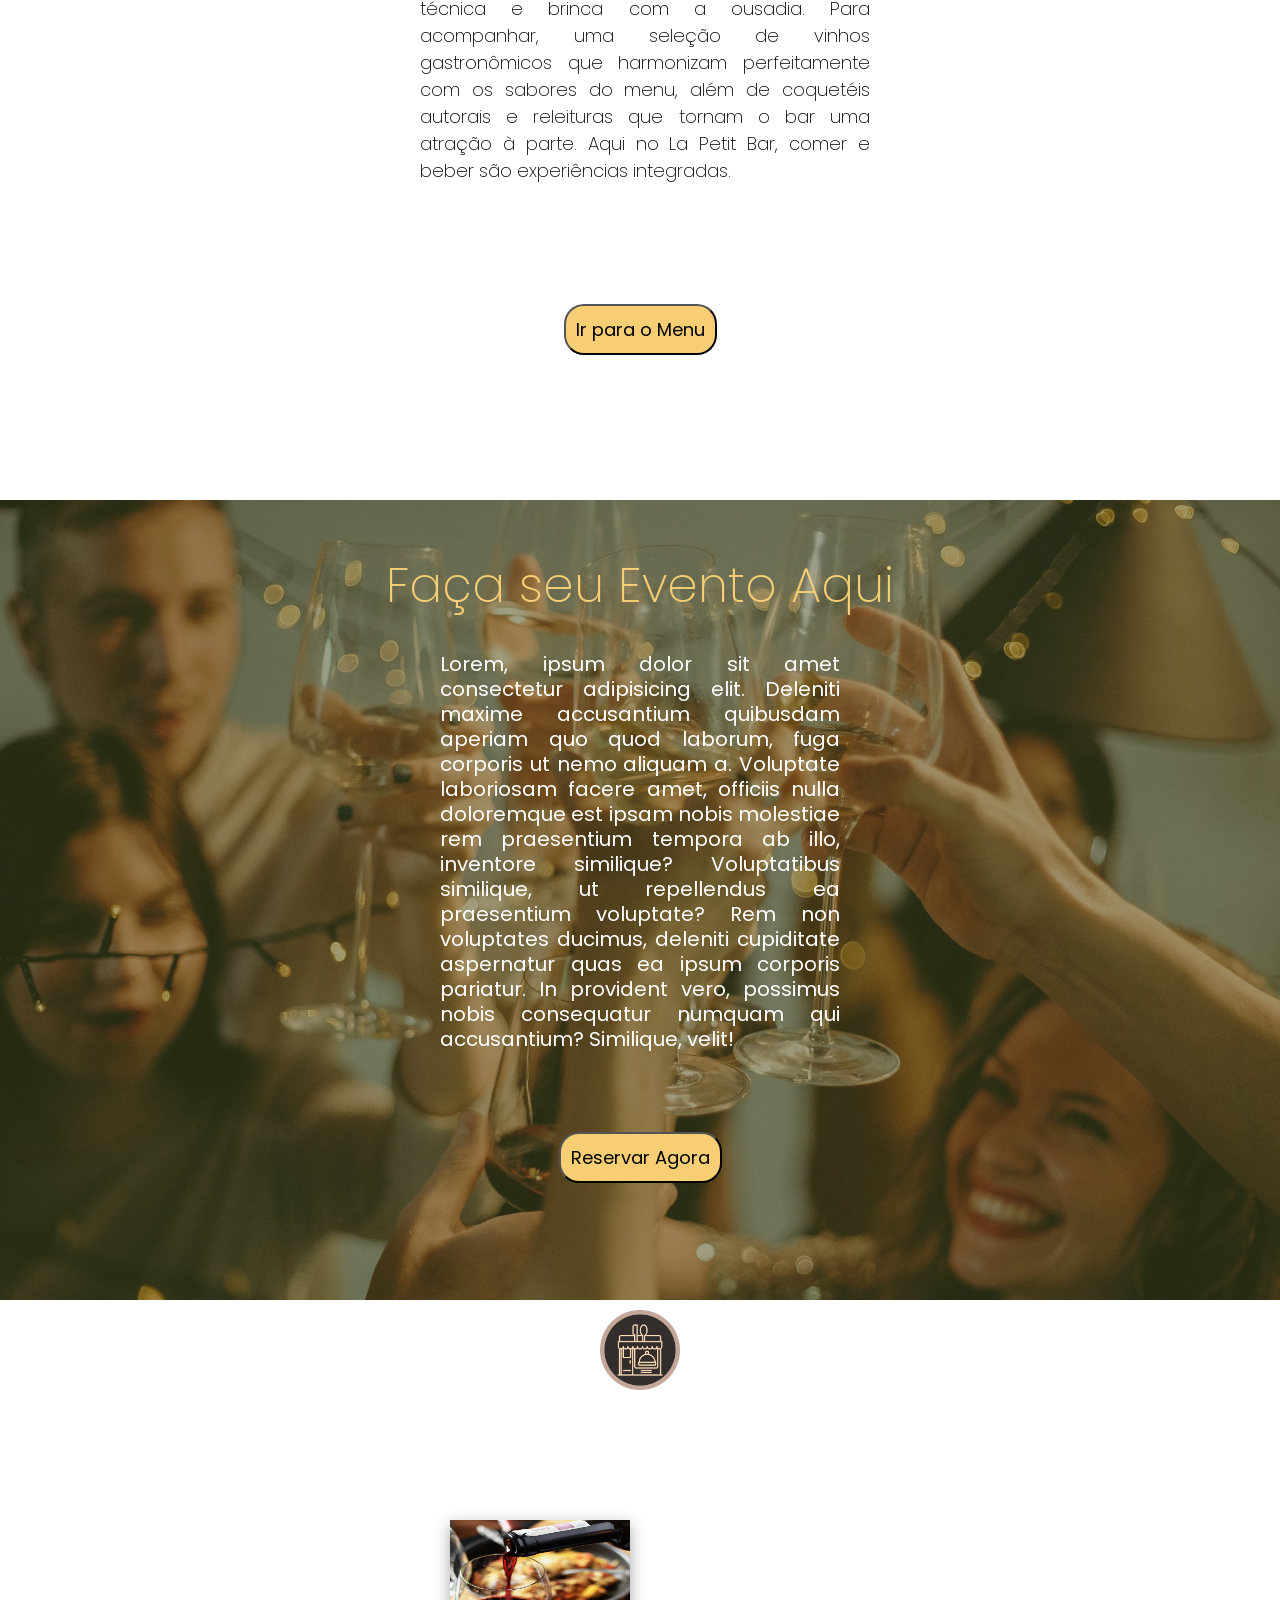
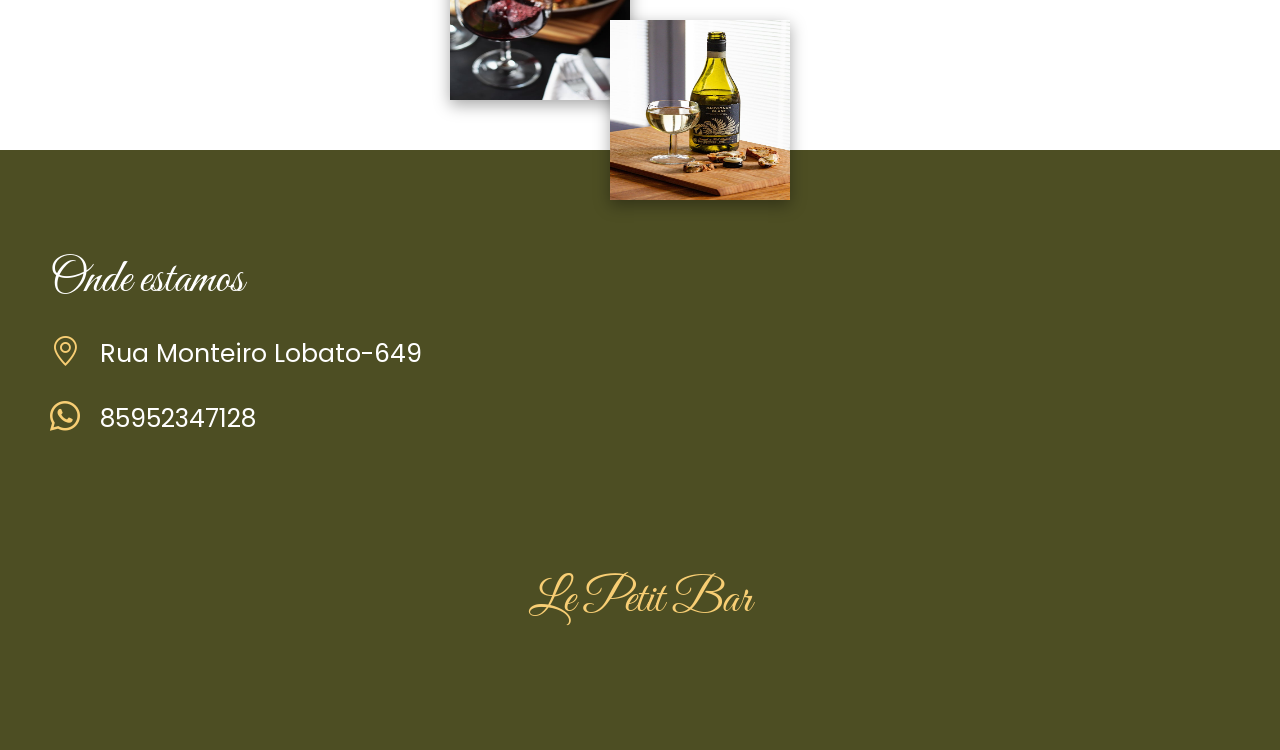
==== commit 7c66d886: "Atualizando com novas informações" ====
--- a/index.html
+++ b/index.html
@@ -4,6 +4,7 @@
     <meta charset="UTF-8">
     <meta name="viewport" content="width=device-width, initial-scale=1.0">
     <link rel="stylesheet" href="style.css">
+    <link rel="stylesheet" href="media.css">
     <link rel="stylesheet" href="https://cdn.jsdelivr.net/npm/bootstrap-icons@1.13.1/font/bootstrap-icons.min.css">
     <!-- Google fonts-->
      <link rel="preconnect" href="https://fonts.googleapis.com">
--- a/style.css
+++ b/style.css
@@ -155,8 +155,7 @@
     font-size: 3em;
 }
 .programacao h1 span{
-    color: #f8ce74;
-    font-size: 60px;
+    color: #F8CE74;
 }
 .programacao h1 i{
     font-size: 50px;
@@ -266,7 +265,7 @@
     box-shadow: rgba(0, 0, 0, 0.35) 0px 5px 15px;
     position: relative;
     width: 300px; 
-    height: 350px;
+    height: 300px;
     margin-right: 500px;
   
 }
@@ -283,8 +282,7 @@
     font-size: 3em;
     font-weight: 200;
     margin-top: -100px;
-    margin-bottom: 40px;
-    
+    margin-bottom: 40px; 
 }
 article p{
     width: 800px;
--- a/media.css
+++ b/media.css
@@ -0,0 +1,446 @@
+@media  screen and (max-width: 1820px) {
+    header .menu-desktop{
+        display: none;  
+    }
+    /* sobre a empresa */
+    section#sobre{
+    background-image: url(imagem/old-paper-texture-1920-x-1080-background-t7st9er48bzs072u.jpg);
+    background-position: center;
+    background-repeat: no-repeat;
+    background-size: cover;
+    display: inline-block;
+    justify-content: space-between;
+    width: 100%;
+    height: 800px;
+    color: #f8ce74;
+    position: relative;
+}
+#sobre h1{
+    text-align: center;
+    font-size: 24px;
+    font-weight: 300;
+    margin-top: 20px;
+    margin-left: 30px;
+    line-height: 80px;
+}
+#sobre h3{
+    color: white;
+    font-size: 20px;
+    width: 350px;
+    margin-left: 90px;
+    margin-top: 60px;
+    line-height: 25px;
+}
+#sobre h3 p{
+    color: #f8ce74;
+    font-family: "Great Vibes", cursive;
+    font-size: 30px;
+    margin-left: 100px;
+    margin-top: 190px;
+}
+/* Música */
+.programacao {
+    margin-top: 50px;
+    margin-left: 0px;
+}
+.programacao h1{
+    margin-bottom: 30px;
+    text-align: center;
+    font-weight: 200;
+    font-size: 2em;
+}
+.programacao h1 span{
+    display: none;
+}
+.programacao h1 i{
+    font-size: 50px;
+}
+.programacao p{
+    width: 400px;
+    margin-left: 40px;
+    line-height:40px;
+    font-size: 20px;
+}
+.img-horario p{
+    font-family: "Great Vibes", cursive;
+    font-size: 30px;
+    margin-top: 550px;
+    margin-left: -120px;
+    font-weight: 400;
+}
+.img-horario p i{
+    font-size: 20px;
+    padding-left: 20px;
+}
+.img-horario img{
+  display: none; 
+}
+/* horario de funcionamento */
+#funcionamento .titulo h1{
+    font-size: 2em;
+    font-weight: bold;
+    margin-top: 20px;
+}
+#funcionamento .titulo p{
+    font-family: "Great Vibes", cursive;
+    color: white;
+    font-size: 2.5em;
+    font-weight: 500;
+    text-align: center;
+    margin-bottom: 50px; 
+}
+#funcionamento #horas h2{
+    font-size: 25px;
+}
+#horas h2 i{
+    color: #f8ce74;
+    margin-right: 50px;
+    font-size: 50px;
+}
+#horas h2 p{
+    font-size: 30px;
+    text-align: center;
+}
+
+/* menu cardapio */
+section#cardapio{
+    display: flex;
+    justify-content: center;
+    align-items: center;
+    width: 100%;
+    height: 800px;
+}
+.imagem-cardapio img{
+    display: none;
+}
+.imagem-cardapio .absolute img{
+    display: none;
+}
+article h1{
+    font-size: 2em;
+    font-weight: 200;
+    margin-bottom: 40px; 
+}
+article h1 span{
+    display: none;
+}
+article p{
+    width: 450px;
+    font-size: 18px;
+    font-weight: 200;
+    margin-left: 60px;
+    text-align: justify;
+}
+article button{
+    margin-top: 120px;
+}
+
+/* Eventos */
+#eventos p{
+    width: 400px;
+    font-size: 20px;
+    margin-top: 30px;
+    line-height: 25px;
+}
+#eventos button{
+    margin-top: 80px;
+    font-size: 18px;
+} 
+
+/* logo */
+.logo{
+    height: 100px;
+}
+.logo p{
+    display: none;
+}
+section.logo img{
+    cursor: pointer;
+    width: 80px;
+    margin-top: 20px;
+    margin: 0 20px;
+    transition: transform 0.3s ease;
+}
+/* Bem vindo */
+.bem-vindo{
+    height: 300px;
+}
+.bem-vindo img{
+    display: flex;
+    align-items: center;
+    justify-content: center;
+    width: 180px;
+    height: 180px;
+    margin-right: 200px;
+    margin-top: 120px;
+}
+.bem-vindo .vinho-branco{
+    margin-left: 160px;
+    margin-top: -200px;
+}
+.bem-vindo p{
+   display: none;
+}
+
+/* rodapé */
+footer {
+    color: white;
+}
+.local{
+    padding-top: 100px;
+    padding-left: 50px;
+}
+.local h1{
+     font-family: "Great Vibes", cursive;
+     font-size: 3em;
+     font-weight: 100;
+}
+.local p{
+    font-size: 25px;
+}
+.local p i{
+    font-size: 30px;
+}
+footer h2{
+     font-size: 3em;
+}
+
+/* menu cardapio*/
+header{
+    width: 100%;
+}
+header #logotipo h1{
+    font-size: 2em;    
+}
+/* cartaz */
+section.cartaz{
+    width: 100%; 
+}
+.cartaz h1{
+    font-size: 2.5em;
+    margin-left: 200px;
+    padding-top: 50px;
+}
+/* nome */
+.nome h1{
+   margin-left: 10px;
+   font-size: 30px;
+   margin-top: 20px;
+   text-decoration: underline;
+}
+/* Opção do menu */
+.opcao{
+    cursor: pointer;
+    width: 100%;
+    height: 200px;
+    margin-left: 10px;
+    display: flex;
+}
+.opcao .conteudo{
+    width: 130px;
+    height: 100px;
+}
+.conteudo h1{
+    font-size: 20px;
+    padding-top: 30px;
+}
+.opcao .conteudo01{
+    width: 130px;
+    height: 100px;
+     margin: 0 30px;
+}
+.conteudo01 h1{
+    font-size: 20px;
+    padding-top: 30px;
+}
+.opcao .conteudo02{
+    width: 130px;
+    height: 100px;
+}
+.conteudo02 h1{
+    font-size: 20px;
+    padding-top: 30px;
+}
+
+/* sub menu cardapio*/
+.sub-menu nav ul {
+    margin-left: 10px;
+}
+.sub-menu li{
+    padding: 10px;
+}
+.sub-menu li a{
+    font-size: 18px; 
+}
+
+/* Cardapio */
+#sobremesa{
+    cursor: pointer;
+    margin-left: 10px;
+    justify-content: center;
+    width: 100%;
+    height: 60vh;
+    margin-top: 480px;
+}
+#sobremesa h1{
+    font-size: 1.5em;
+    margin: 20px 0;
+    padding-left: 20px;
+   
+}
+#principais{
+    cursor: pointer;
+    margin-left: 10px;
+    justify-content: center;
+    width: 100%;
+    height: 60vh;
+    margin-top: 400px;
+}
+#principais h1{
+   font-size: 1.5em;
+}
+#entradas{
+    cursor: pointer;
+    margin-left: 10px;
+    justify-content: center;
+    width: 100%;
+    height: 60vh;
+}
+#entradas h1{
+  font-size: 1.5em;
+}
+.cardapio {
+  display: flex;
+  flex-direction: column;
+  gap: 15px; /
+}
+
+.item {
+  display: flex;
+  align-items: center; 
+  border-bottom: 1px solid #ccc;
+  padding: 10px;
+}
+
+.item img {
+  width: 100px; 
+  height: 90px;
+  object-fit: cover; 
+  border-radius: 8px;
+  margin-right: 15px;
+  transition: transform 0.3s ease;
+}
+
+.detalhes {
+  flex: 1; 
+}
+.preco {
+ font-size: 18px;
+}
+
+/* Vinhos */
+#vinho-tinto{  
+    margin-left: 10px;
+    width: 100%;
+}
+#vinho-tinto h1{
+   font-size: 1.5em;
+}
+#vinho-branco{
+    margin-top: 420px;
+    margin-left: 10px;
+    width: 100%;
+}
+#vinho-branco h1{
+   font-size: 1.5em;
+}
+#espumantes{
+  margin-top: 200px;
+  margin-left: 10px;
+  width: 100%;
+}
+#espumante h1{
+   font-size: 1.5em;
+}
+.item img {
+  width: 100px; 
+  height: 90px;
+}
+.preco {
+  margin-left: 10px;
+}
+
+/* DRINKS */
+#drinks-autorais{
+    margin-left: 10px;
+    width: 100%;
+}
+#drinks-autorais h1{
+    font-size: 1.5em;
+}
+#drinks-classico{
+  margin-left: 10px;
+  margin-top: 400px;
+  width: 100%;
+  
+}
+#drinks-classico h1{
+   font-size: 1.5em;
+}
+#cervejas{
+    margin-top: 180px;
+    margin-left: 10px;
+    width: 100%;
+}
+#cervejas h1{
+  font-size: 1.5em;
+}
+.item img {
+ width: 100px; 
+  height: 90px;
+}
+
+
+
+
+
+
+
+}
+  
+    
+
+
+
+
+
+
+
+
+
+
+
+
+
+
+
+
+
+
+
+
+
+
+
+
+
+
+
+
+
+
+
+
+@media  screen and (max-width: 1670px){
+
+}
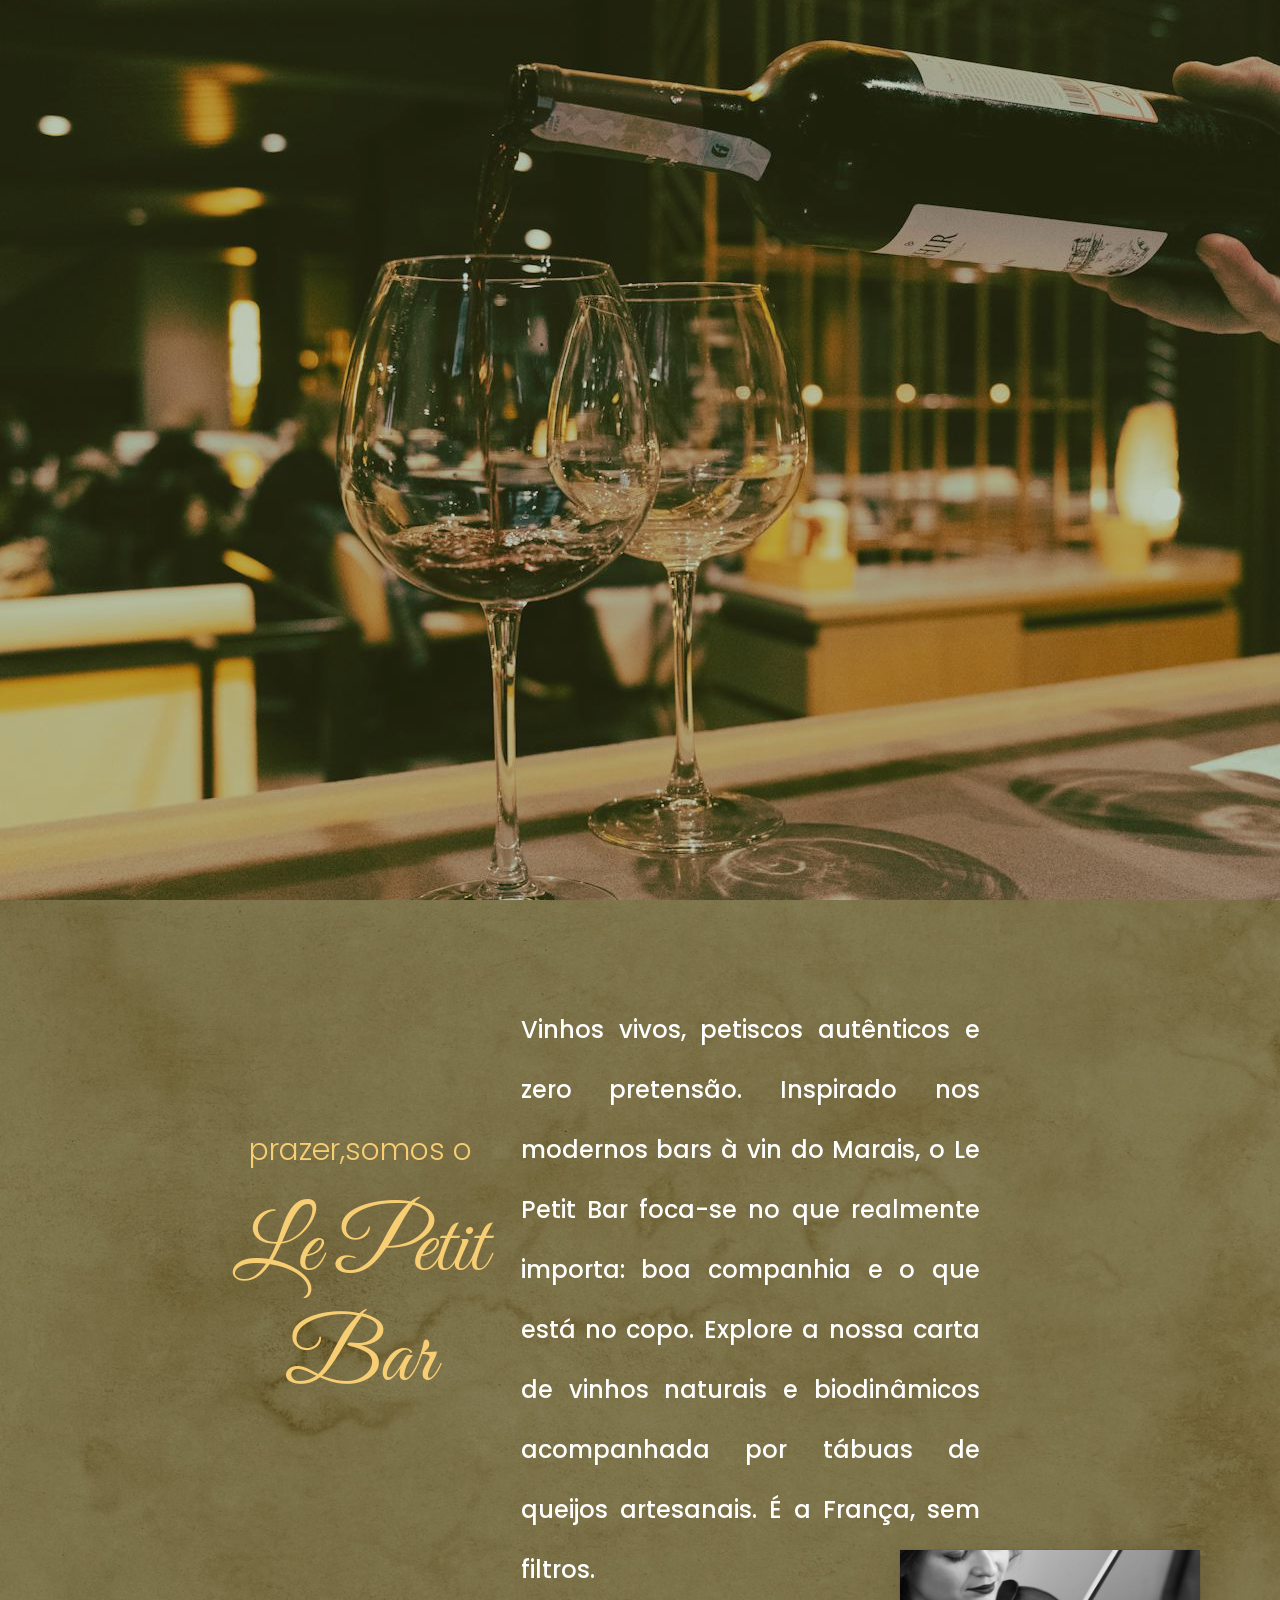
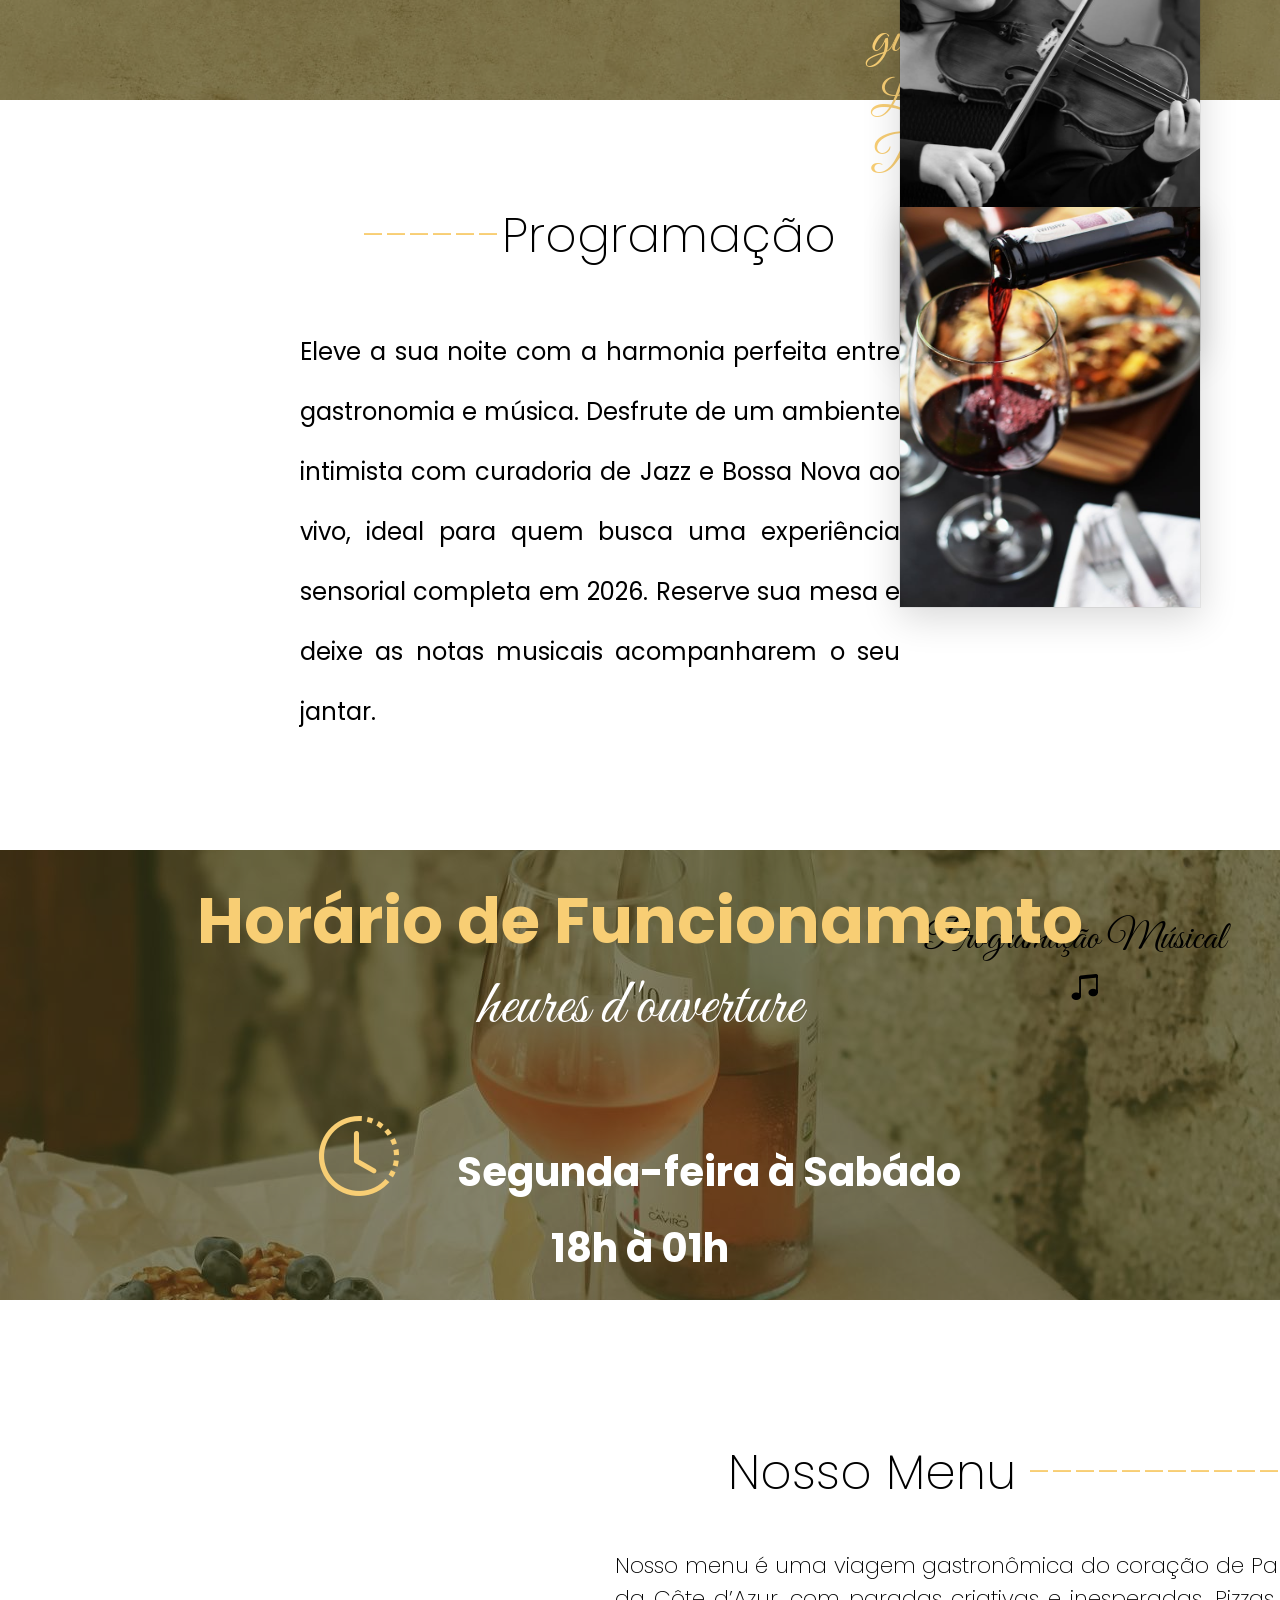
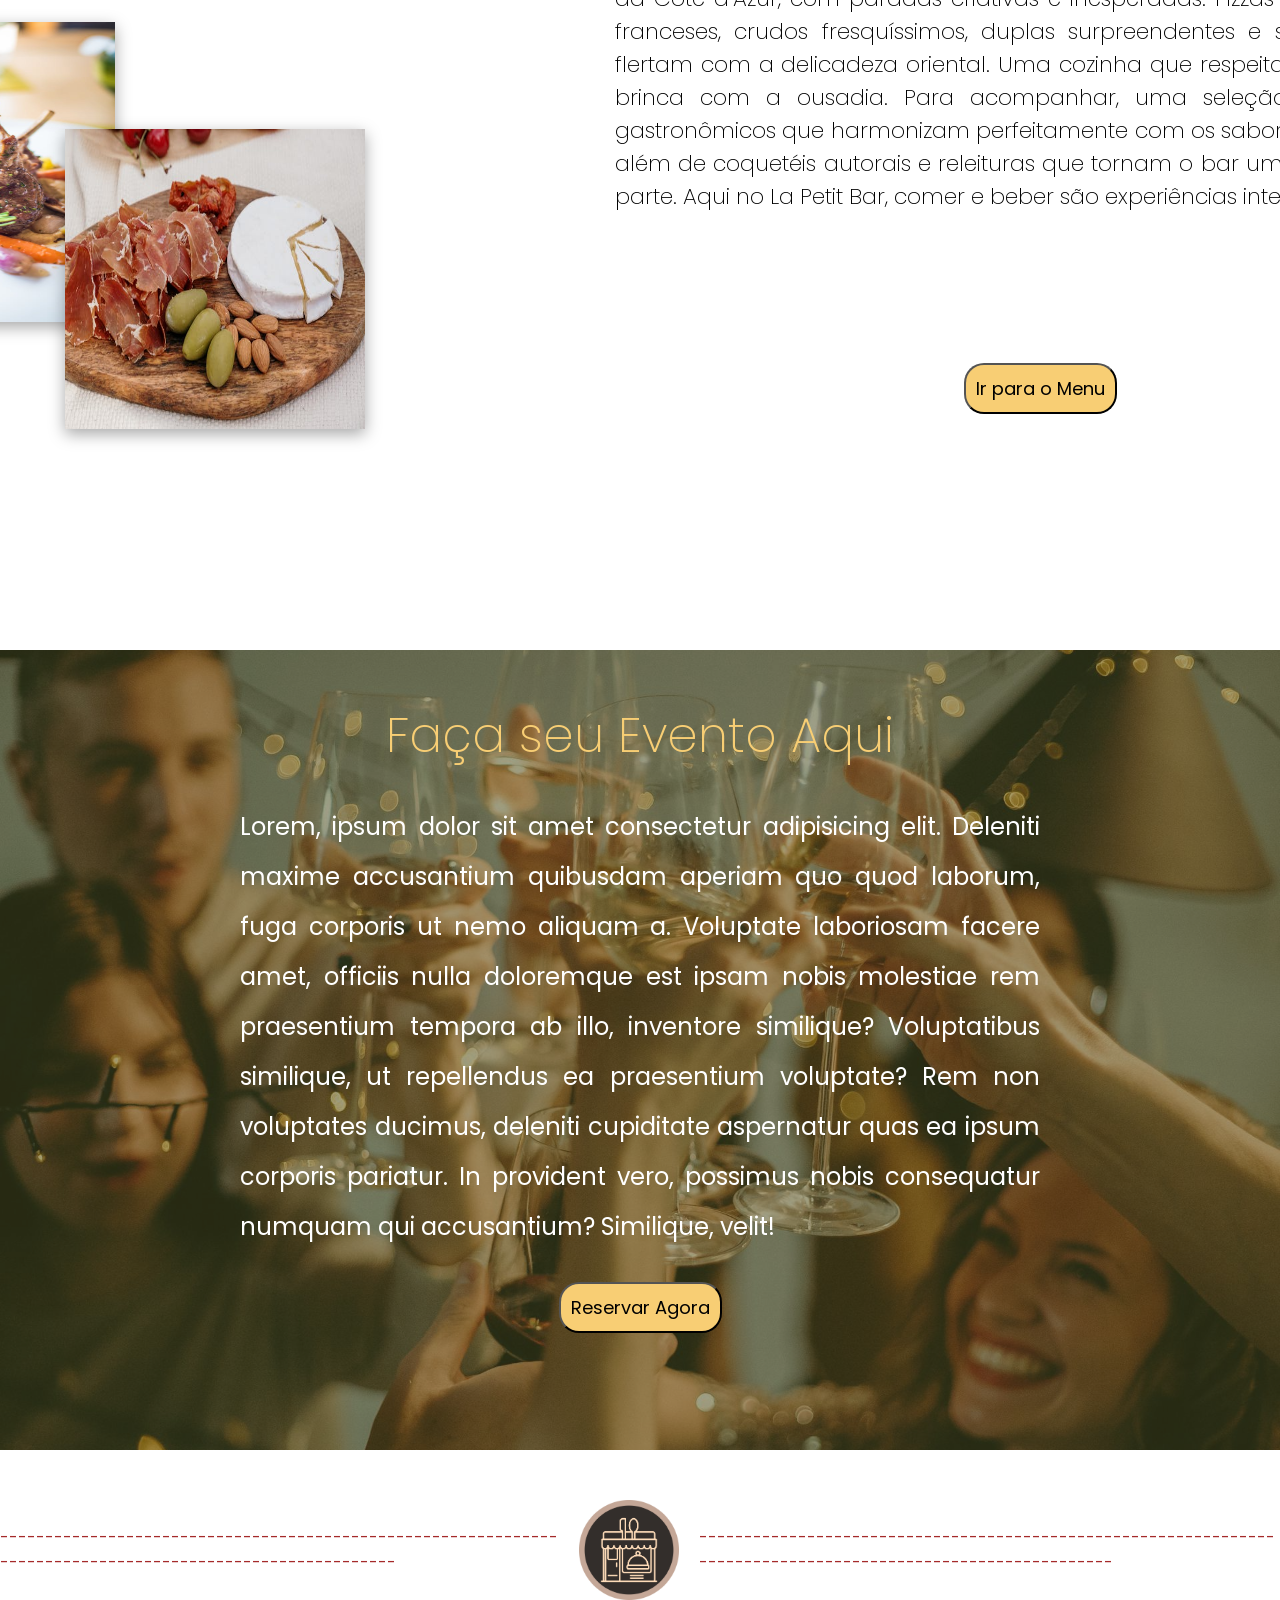
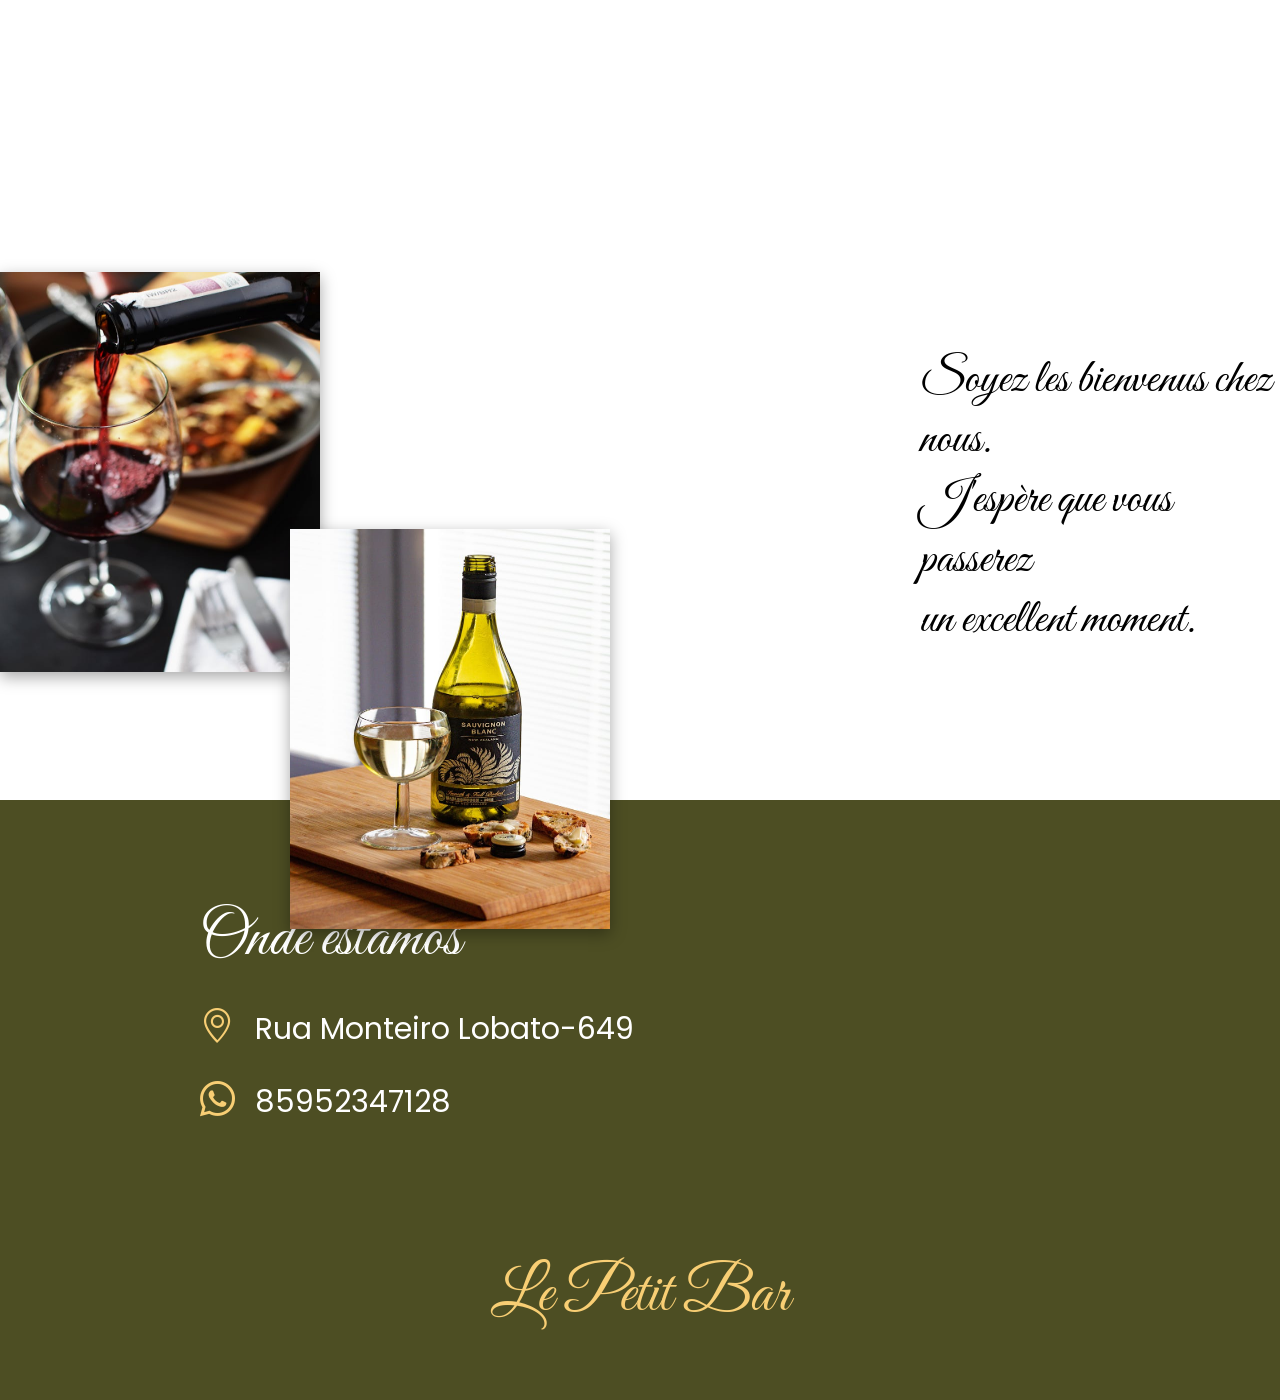
==== commit e4591444: "Atualizando novas informações" ====
--- a/index.html
+++ b/index.html
@@ -25,144 +25,145 @@
 
 <body>
     <header  id="header">
-        <section class="menu-desktop">
-            <nav>
-                <ul>
-                    <li><a href="#sobre">Le Petit Bar</a></li>
-                    <li><a href="#musica" >Música</a> </li>
-                    <li><a href="#funcionamento">Horários</a> </li>
-                    <li><a href="#eventos">Reservas</a> </li>
-                    <li><a href="#cardapio">Menu </a> </li> 
-                    <i class="bi bi-instagram"></i>
-                </ul>
-            </nav>
+                    <section class="menu-desktop">
+                        <nav>
+                            <ul>
+                                <li><a href="#sobre">Le Petit Bar</a></li>
+                                <li><a href="#musica" >Música</a> </li>
+                                <li><a href="#funcionamento">Horários</a> </li>
+                                <li><a href="#eventos">Reservas</a> </li>
+                                <li><a href="#cardapio">Menu </a> </li>
+                                <i class="bi bi-instagram"></i>
+                            </ul>
+                        </nav>
+                    </section>
+                </div>
+                    </header>
+                
+                    <section class="imagem-fundo">
+
+                    <div class="overlay">
+                    </div>
+              
+                    </section>
+                
+                    <section id="sobre">
+                                  <h1>prazer,somos o  <br>
+                                      <span>Le Petit Bar</span>
+                                  </h1>
+                                  <h3>
+                                      Vinhos vivos, petiscos autênticos e zero pretensão. Inspirado nos modernos bars à vin do Marais, o Le Petit Bar foca-se no que realmente importa: boa companhia e o que está no copo. Explore a nossa carta de vinhos naturais e biodinâmicos acompanhada por tábuas de queijos artesanais. É a França, sem filtros.
+                                      <p>gui est La Petit</p>
+                                  </h3>
+                                   <div class="overlay-sobre">
+                                  </div>
+                    </section>
+
+   
+            
+            
+                <section id="musica">
+        
+                        
+                         <div class="programacao">
+                             <h1><span>------</span>Programação</h1>
+                             <p>Eleve a sua noite com a harmonia perfeita entre gastronomia e música. Desfrute de um ambiente intimista com curadoria de Jazz e Bossa Nova ao vivo, ideal para quem busca uma experiência sensorial completa em 2026. Reserve sua mesa e deixe as notas musicais acompanharem o seu jantar.</p>
+                         </div>
+                         <div class="img-horario">
+                             <img src="imagem/pexels-alina-chernii-682289345-20597111.jpg" alt="" >
+                             <img src="imagem/pexels-breakingpic-3044.jpg" alt="" >
+                             <p>Programação Músical<i class="bi bi-music-note-beamed"></i></p>
+                         </div>
        
-        </section>
-    </header>
+                
+                </section>
+            
+                <section id="funcionamento">
+            
+          
+                <div class="titulo">
+                
+                    <h1>Horário de Funcionamento</h1>
+                    <p>heures d'ouverture</p>
+                </div>
+                <div id="horas">
+                    <h2>
+                        <i class="bi bi-clock-history"></i>
+                        Segunda-feira à Sabádo
+                        <p>18h à 01h</p>
+                    </h2>
+                </div>
+                <div class="overlay-funcio">
+                </div>
 
-    <section class="imagem-fundo">
-        <div class="overlay">
-
-        </div>
-    </section>
-
-    <section id="sobre">
-        <h1>prazer,somos o  <br>
-            <span>Le Petit Bar</span>
-        </h1>
-        <h3>
-            Vinhos vivos, petiscos autênticos e zero pretensão. Inspirado nos modernos bars à vin do Marais, o Le Petit Bar foca-se no que realmente importa: boa companhia e o que está no copo. Explore a nossa carta de vinhos naturais e biodinâmicos acompanhada por tábuas de queijos artesanais. É a França, sem filtros.
-            <p>gui est La Petit</p>
-        </h3>
-         <div class="overlay-sobre">
-
-        </div>
-    </section>
-
-
-    <section id="musica">
-        <div class="programacao">
-            <h1><span>------</span>Programação</h1>
-            <p>Eleve a sua noite com a harmonia perfeita entre gastronomia e música. Desfrute de um ambiente intimista com curadoria de Jazz e Bossa Nova ao vivo, ideal para quem busca uma experiência sensorial completa em 2026. Reserve sua mesa e deixe as notas musicais acompanharem o seu jantar.</p>
-
-        </div>
-
-        <div class="img-horario">
-            <img src="imagem/pexels-alina-chernii-682289345-20597111.jpg" alt="" >
-            <img src="imagem/pexels-breakingpic-3044.jpg" alt="" >
-
-            <p>Programação Músical<i class="bi bi-music-note-beamed"></i></p>
-        </div>
+                </section>
             
-    </section>
-
-    <section id="funcionamento">
+                <section id="cardapio">
+                <div class="imagem-cardapio">
+                    <img src="imagem/pexels-chevanon-323682.jpg" alt="">
+                    <div class="absolute">
+                    <img src="imagem/pexels-cottonbro-4873697.jpg" alt="">
+                    </div>
+                </div>
+                
+                       <article>
+                <h1>
+                    Nosso Menu <span style="color: #f8ce74;">--------------</span>
+                </h1>
+                <p>Nosso menu é uma viagem gastronômica do coração de Paris ao frescor da Côte d’Azur, com paradas criativas e inesperadas. Pizzas com toques franceses, crudos fresquíssimos, duplas surpreendentes e sabores que flertam com a delicadeza oriental. Uma cozinha que respeita a técnica e brinca com a ousadia.
+                Para acompanhar, uma seleção de vinhos gastronômicos que harmonizam perfeitamente com os sabores do menu, além de coquetéis autorais e releituras que tornam o bar uma atração à parte. Aqui no La Petit Bar, comer e beber são experiências integradas.
+                    </p>
+                     <a href="cardapio.html"><button>Ir para o Menu</button></a>
+                
+                       </article>
+                
+                </section>
+            
+                <section id="eventos">
+            
+                <h1>
+                    Faça seu Evento Aqui
+                </h1>
+                 <p>Lorem, ipsum dolor sit amet consectetur adipisicing elit. Deleniti maxime accusantium quibusdam aperiam quo quod laborum, fuga corporis ut nemo aliquam a. Voluptate laboriosam facere amet, officiis nulla doloremque est ipsam nobis molestiae rem praesentium tempora ab illo, inventore similique? Voluptatibus similique, ut repellendus ea praesentium voluptate? Rem non voluptates ducimus, deleniti cupiditate aspernatur quas ea ipsum corporis pariatur. In provident vero, possimus nobis consequatur numquam qui accusantium? Similique, velit!</p>
+                 <a href="reservar.html"><button>Reservar Agora</button></a>
+                
+                 <div class="overlay-eventos">
+                 </div>
+                
+            
+                </section>
+            
+            
+                <section class="logo">
+           
+                <p style="color: brown;">----------------------------------------------------------------------------------------------------------</p><img src="imagem/tl.webp" alt=""><p style="color: brown;">--------------------------------------------------------------------------------------------------------------</p>
+       
+                </section>
+            
+                <section class="bem-vindo">
+           
+                <div>
+                    <img src="imagem/pexels-breakingpic-3044.jpg" alt="">
+                    <div class="vinho-branco"><img src="imagem/pexels-brettjordan-2308939 (1).jpg" alt=""></div>
+                </div>
+                <p>Soyez les bienvenus  chez nous. <br>
+                J'espère que vous passerez <br> un excellent moment.</p>
         
-        <div class="titulo">
             
-            <h1>Horário de Funcionamento</h1>
-            <p>heures d'ouverture</p>
-
-        </div>
-        <div id="horas">
-            <h2>
-                <i class="bi bi-clock-history"></i>
-                Segunda-feira à Sabádo 
-                <p>18h à 01h</p>
-            </h2>
-        </div>
-
-        <div class="overlay-funcio">
-
-        </div>
-    </section>
-
-    <section id="cardapio">
-        <div class="imagem-cardapio">
-            <img src="imagem/pexels-chevanon-323682.jpg" alt="">
-            <div class="absolute">
-            <img src="imagem/pexels-cottonbro-4873697.jpg" alt="">
-
-            </div>
-
-        </div>
-
-       <article>
-        <h1>
-            Nosso Menu <span style="color: #f8ce74;">--------------</span>
-        </h1>
-        <p>Nosso menu é uma viagem gastronômica do coração de Paris ao frescor da Côte d’Azur, com paradas criativas e inesperadas. Pizzas com toques franceses, crudos fresquíssimos, duplas surpreendentes e sabores que flertam com a delicadeza oriental. Uma cozinha que respeita a técnica e brinca com a ousadia.
-
-        Para acompanhar, uma seleção de vinhos gastronômicos que harmonizam perfeitamente com os sabores do menu, além de coquetéis autorais e releituras que tornam o bar uma atração à parte. Aqui no La Petit Bar, comer e beber são experiências integradas.
-    </p>
-     <a href="cardapio.html"><button>Ir para o Menu</button></a>
-
-       </article>
-
-    </section>
-
-    <section id="eventos">
-        <h1>
-            Faça seu Evento Aqui
-        </h1>
-         <p>Lorem, ipsum dolor sit amet consectetur adipisicing elit. Deleniti maxime accusantium quibusdam aperiam quo quod laborum, fuga corporis ut nemo aliquam a. Voluptate laboriosam facere amet, officiis nulla doloremque est ipsam nobis molestiae rem praesentium tempora ab illo, inventore similique? Voluptatibus similique, ut repellendus ea praesentium voluptate? Rem non voluptates ducimus, deleniti cupiditate aspernatur quas ea ipsum corporis pariatur. In provident vero, possimus nobis consequatur numquam qui accusantium? Similique, velit!</p>
-
-         <a href="reservar.html"><button>Reservar Agora</button></a>
-         
-         <div class="overlay-eventos">
-
-         </div>
-        
-
-    </section>
-
-
-    <section class="logo">
-        <p style="color: brown;">----------------------------------------------------------------------------------------------------------</p><img src="imagem/tl.webp" alt=""><p style="color: brown;">--------------------------------------------------------------------------------------------------------------</p>
-    </section>
-
-    <section class="bem-vindo">
-        <div>
-            <img src="imagem/pexels-breakingpic-3044.jpg" alt="">
-            <div class="vinho-branco"><img src="imagem/pexels-brettjordan-2308939 (1).jpg" alt=""></div>
-
-        </div>
-        <p>Soyez les bienvenus  chez nous. <br>
-        J'espère que vous passerez <br> un excellent moment.</p>
-
-    </section>
-
-    <footer>
-        <div class="local">
-            <h1>Onde estamos</h1>
-            <p><i class="bi bi-geo-alt"></i>Rua Monteiro Lobato-649</p>
-            <p><i class="bi bi-whatsapp"></i>85952347128</p>
-        </div>
-
-        <h2>
-            Le Petit Bar
-        </h2>
-    </footer>
+                </section>
+            
+                <footer>
+           
+                <div class="local">
+                    <h1>Onde estamos</h1>
+                    <p><i class="bi bi-geo-alt"></i>Rua Monteiro Lobato-649</p>
+                    <p><i class="bi bi-whatsapp"></i>85952347128</p>
+                </div>
+                <h2>
+                    Le Petit Bar
+                </h2>
+                </footer>
+   
 
 
 
--- a/style.css
+++ b/style.css
@@ -27,8 +27,9 @@
 .menu-desktop li a {
     color: rgb(206, 205, 205);
     text-decoration: none;
-    font-size: 20px;
-    margin: 0 30px; 
+    font-size: 13px;
+    font-weight: 700;
+    margin: 0 25px; 
 }
 .menu-desktop li a:hover{
     color: white;
@@ -60,7 +61,7 @@
     position: absolute;
     top: 0;
     left: 0;
-    background-color: #4d4e2367;
+    background-color: #4d4e2341;
     width: 100%;
     height: 100%;
     z-index: 0;
--- a/media.css
+++ b/media.css
@@ -1,14 +1,29 @@
-@media  screen and (max-width: 1820px) {
-    header .menu-desktop{
-        display: none;  
-    }
-    /* sobre a empresa */
-    section#sobre{
-    background-image: url(imagem/old-paper-texture-1920-x-1080-background-t7st9er48bzs072u.jpg);
-    background-position: center;
-    background-repeat: no-repeat;
-    background-size: cover;
+@media  screen and (max-width: 1640px){
+  header .menu-desktop{
+  display: none;
+}
+.menu-desktop li a {
     display: inline-block;
+    font-size: 14px;
+    margin: 0 15px; 
+}
+.menu-desktop li a:hover{
+    transform: scale(1.1);
+}
+.menu-desktop  i{
+  display: none;
+}
+/* Scroll menu Js */
+header.rolar{
+    display: none;
+}
+}
+
+@media  screen and (max-width: 720px){
+/* sobre a empresa */
+section#sobre{
+    display: flex;
+    flex-direction: column;
     justify-content: space-between;
     width: 100%;
     height: 800px;
@@ -36,7 +51,7 @@
     font-family: "Great Vibes", cursive;
     font-size: 30px;
     margin-left: 100px;
-    margin-top: 190px;
+    margin-top: 250px;
 }
 /* Música */
 .programacao {
@@ -128,7 +143,7 @@
     width: 450px;
     font-size: 18px;
     font-weight: 200;
-    margin-left: 60px;
+    margin-left: 50px;
     text-align: justify;
 }
 article button{
@@ -166,9 +181,6 @@
     height: 300px;
 }
 .bem-vindo img{
-    display: flex;
-    align-items: center;
-    justify-content: center;
     width: 180px;
     height: 180px;
     margin-right: 200px;
@@ -395,52 +407,9 @@
 #cervejas h1{
   font-size: 1.5em;
 }
-.item img {
- width: 100px; 
+.item img{
+  width: 100px; 
   height: 90px;
 }
 
-
-
-
-
-
-
-}
-  
-    
-
-
-
-
-
-
-
-
-
-
-
-
-
-
-
-
-
-
-
-
-
-
-
-
-
-
-
-
-
-
-
-
-@media  screen and (max-width: 1670px){
-
 }
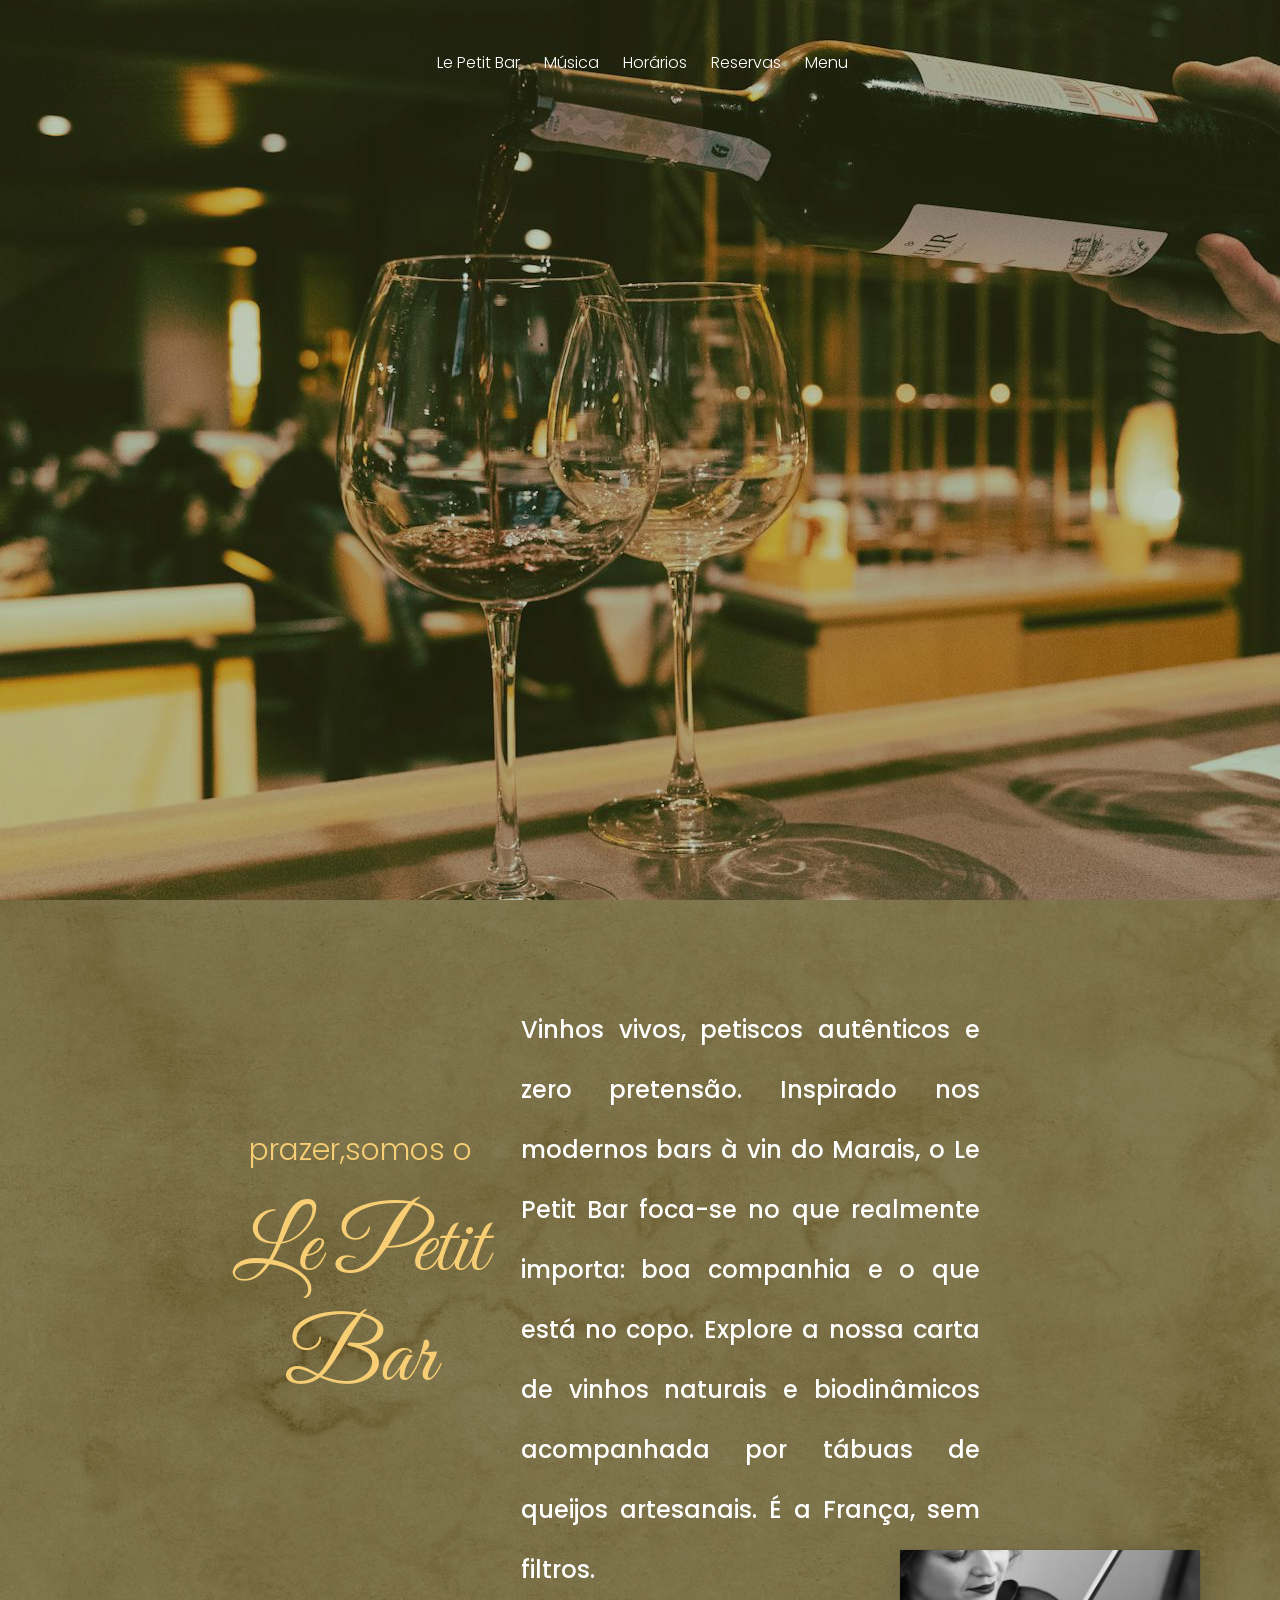
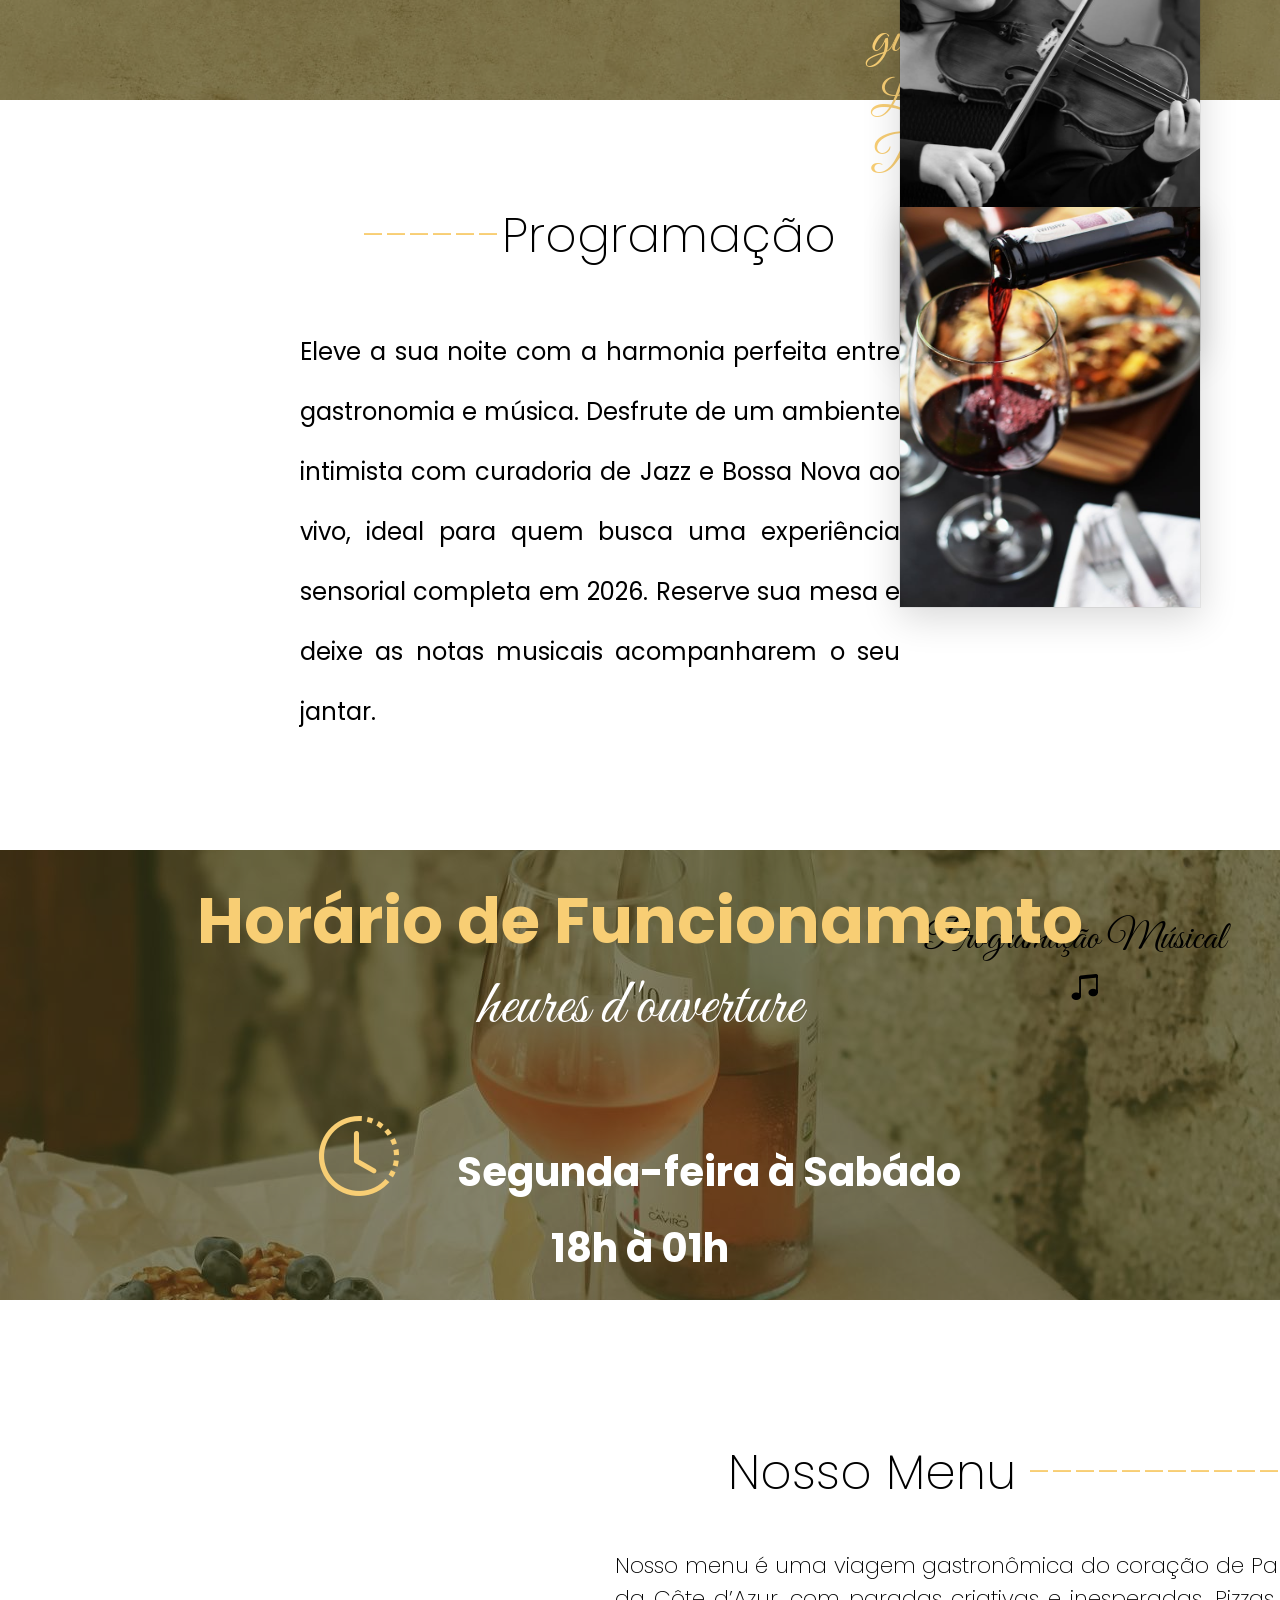
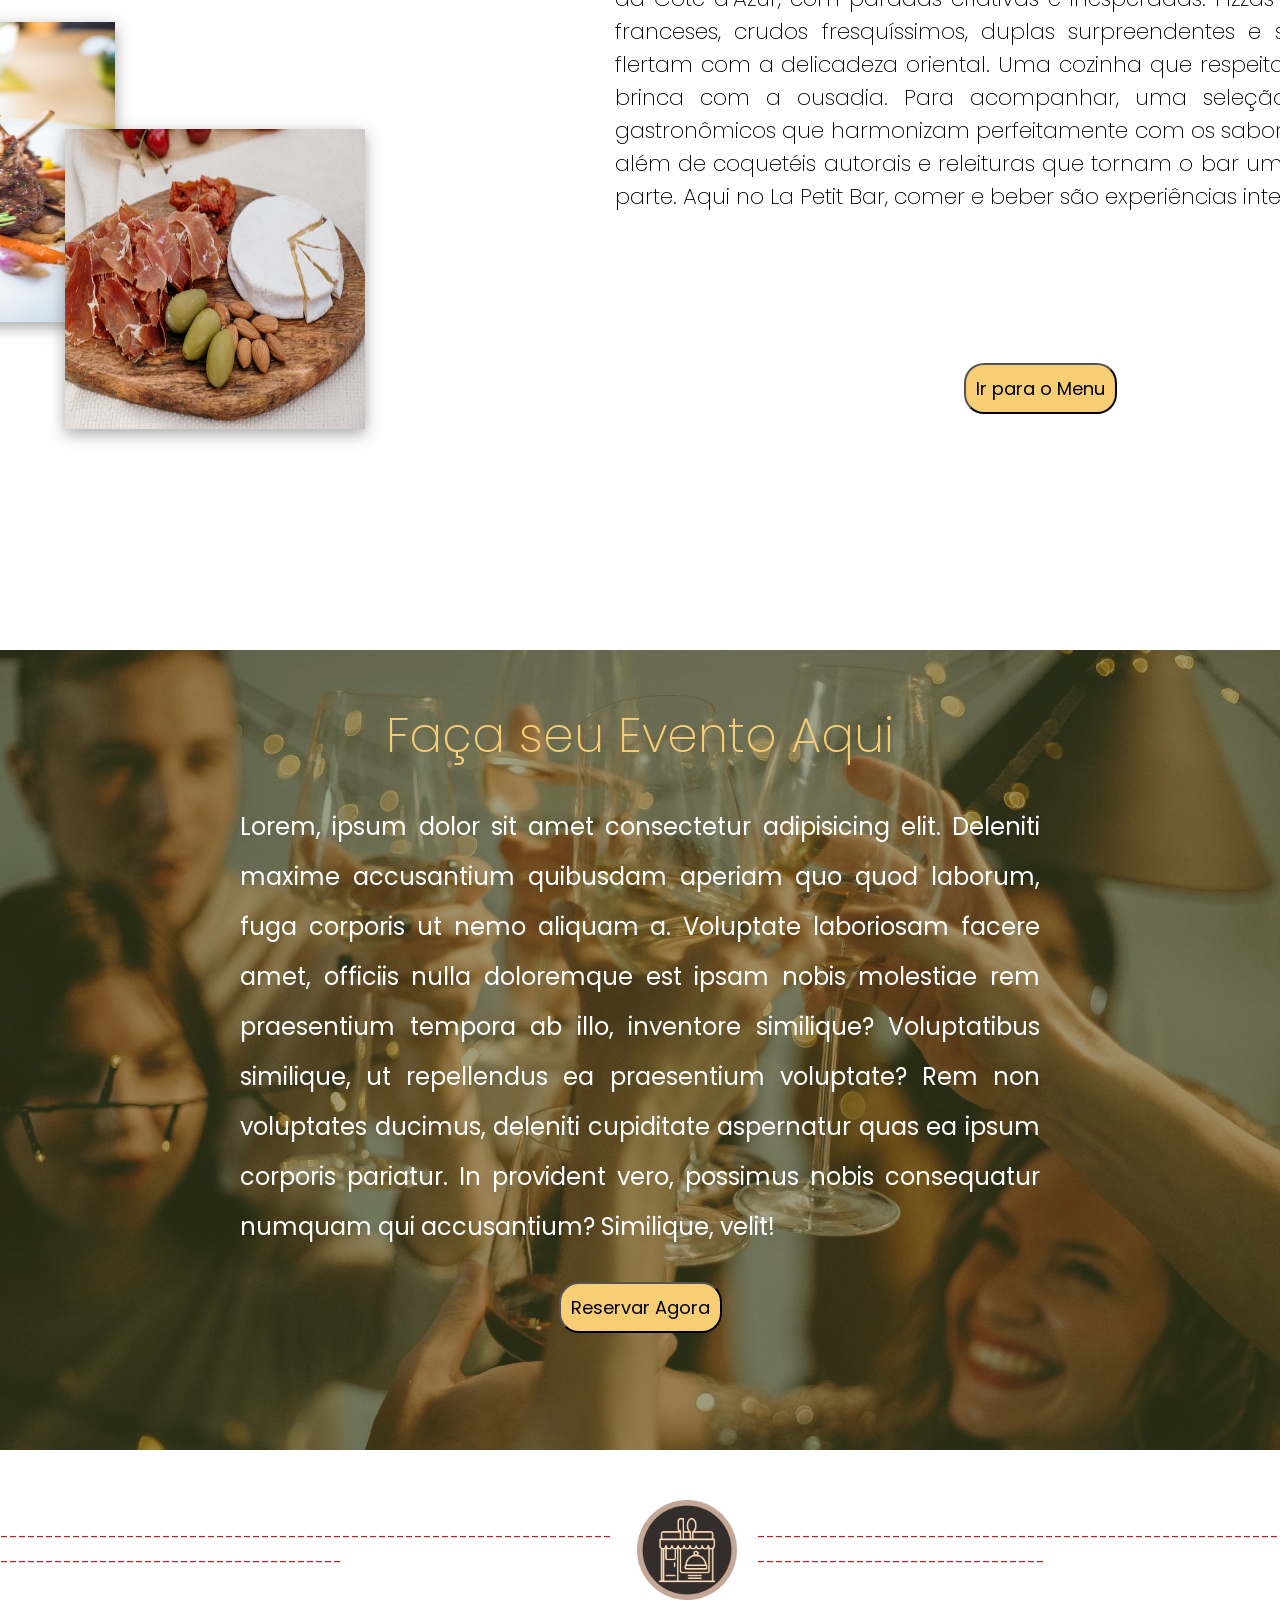
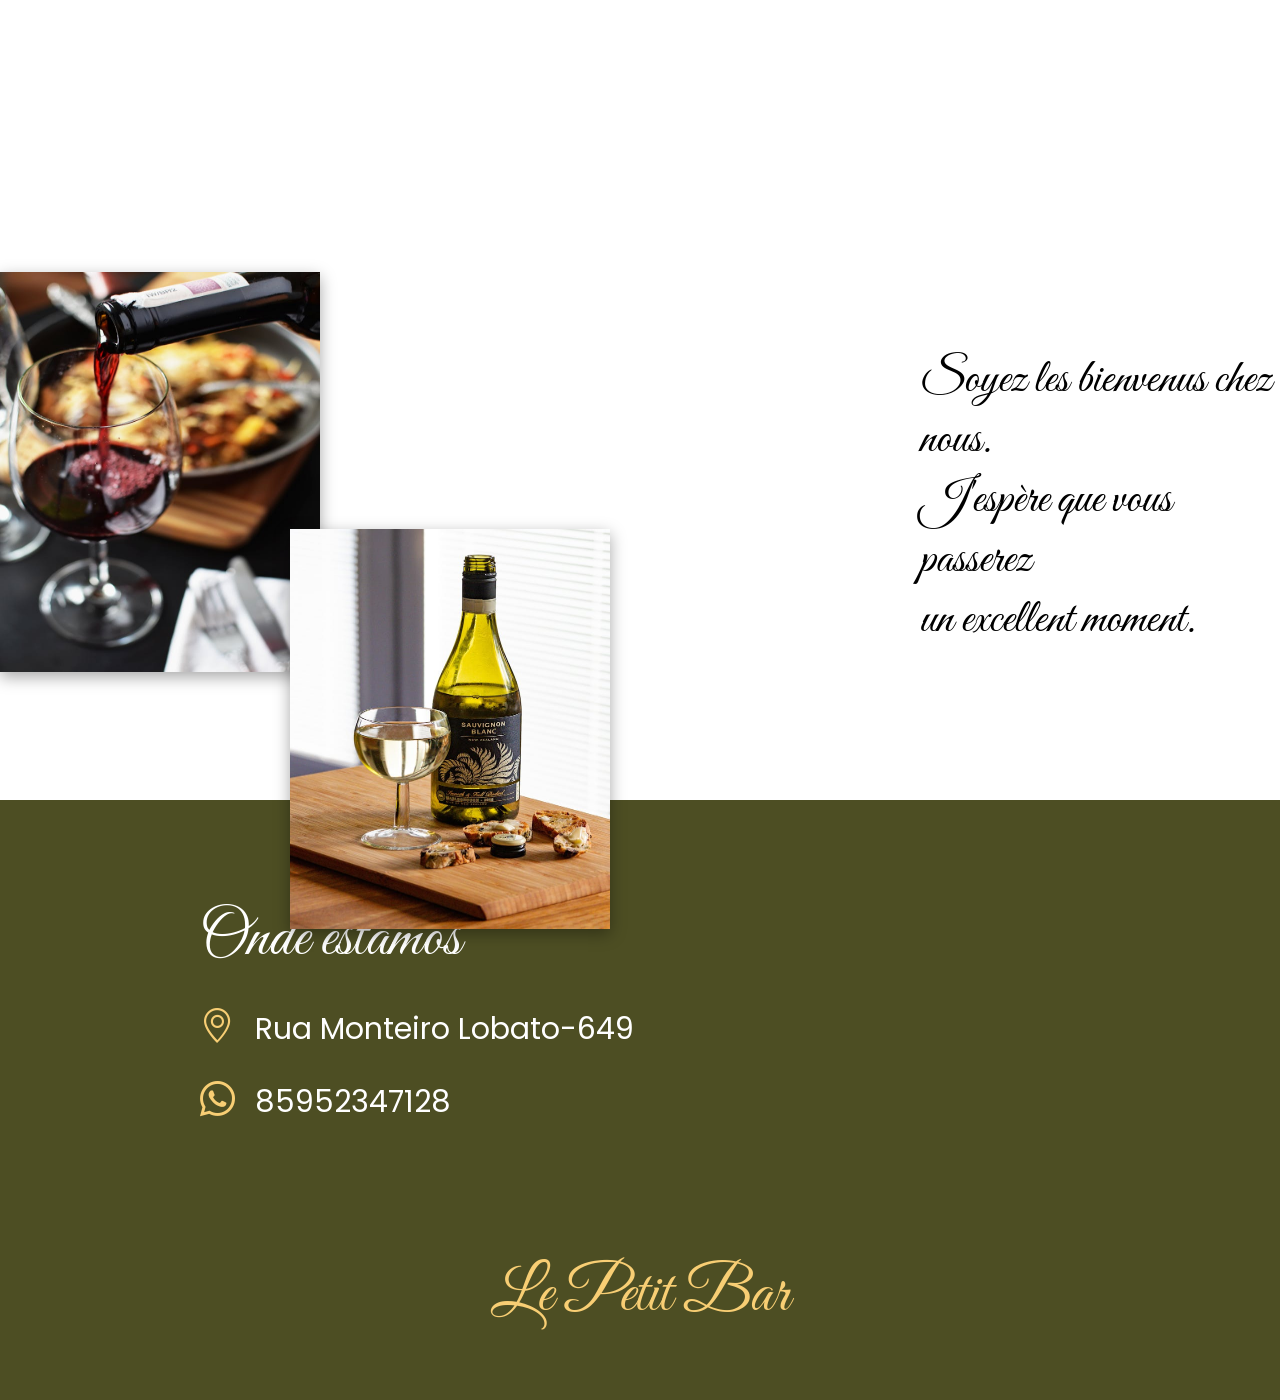
==== commit 7d608acc: "Atualizando novas informações" ====
--- a/index.html
+++ b/index.html
@@ -136,7 +136,7 @@
             
                 <section class="logo">
            
-                <p style="color: brown;">----------------------------------------------------------------------------------------------------------</p><img src="imagem/tl.webp" alt=""><p style="color: brown;">--------------------------------------------------------------------------------------------------------------</p>
+                <p style="color: brown;">----------------------------------------------------------------------------------------------------------</p><img src="imagem/tl.webp" alt=""><p style="color: brown;">------------------------------------------------------------------------------------------</p>
        
                 </section>
             
--- a/style.css
+++ b/style.css
@@ -4,6 +4,9 @@
     box-sizing: border-box;
     font-family:  "Poppins", sans-serif;;
 }
+body{
+    overflow-x: hidden;
+}
 /* menu */
 header{
     width: 100%;
@@ -27,8 +30,8 @@
 .menu-desktop li a {
     color: rgb(206, 205, 205);
     text-decoration: none;
-    font-size: 13px;
-    font-weight: 700;
+    font-size: 20px;
+    font-weight: 500;
     margin: 0 25px; 
 }
 .menu-desktop li a:hover{
--- a/media.css
+++ b/media.css
@@ -1,14 +1,25 @@
 @media  screen and (max-width: 1640px){
-  header .menu-desktop{
-  display: none;
+header .menu-desktop{
+    margin-left: 5px;
+    margin-top: 50px;
+    
+}
+.menu-desktop nav ul{
+    display: flex;
+    list-style: none;
 }
 .menu-desktop li a {
+    color: white;
     display: inline-block;
-    font-size: 14px;
-    margin: 0 15px; 
+    text-decoration: none;
+    font-size: 16px;
+    font-weight: 300;
+    margin: 0 12px; 
+    transition: transform 0.3s ease;
 }
 .menu-desktop li a:hover{
     transform: scale(1.1);
+    color: #f8ce74;
 }
 .menu-desktop  i{
   display: none;
@@ -43,15 +54,15 @@
     font-size: 20px;
     width: 350px;
     margin-left: 90px;
-    margin-top: 60px;
-    line-height: 25px;
+    margin-bottom: 200px;
+    line-height: 30px;
 }
 #sobre h3 p{
     color: #f8ce74;
     font-family: "Great Vibes", cursive;
     font-size: 30px;
     margin-left: 100px;
-    margin-top: 250px;
+    margin-top: 80px;
 }
 /* Música */
 .programacao {
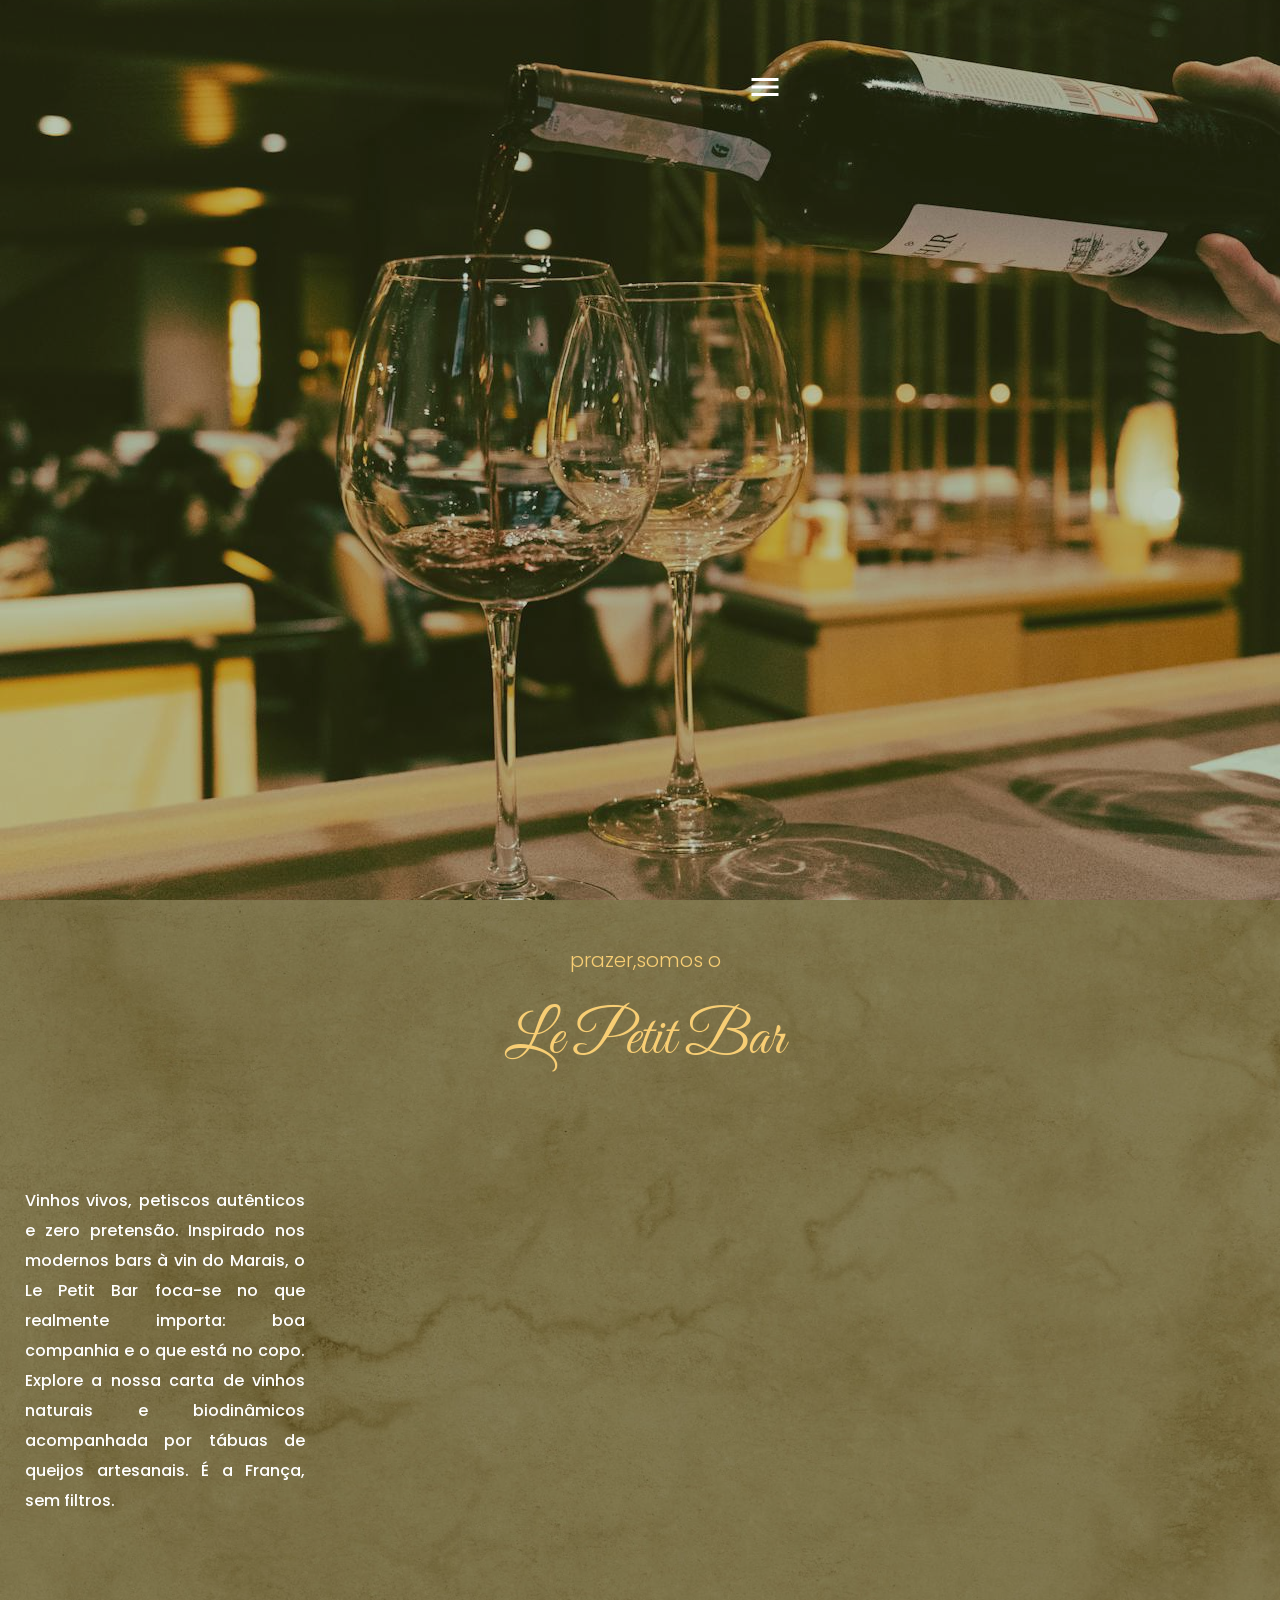
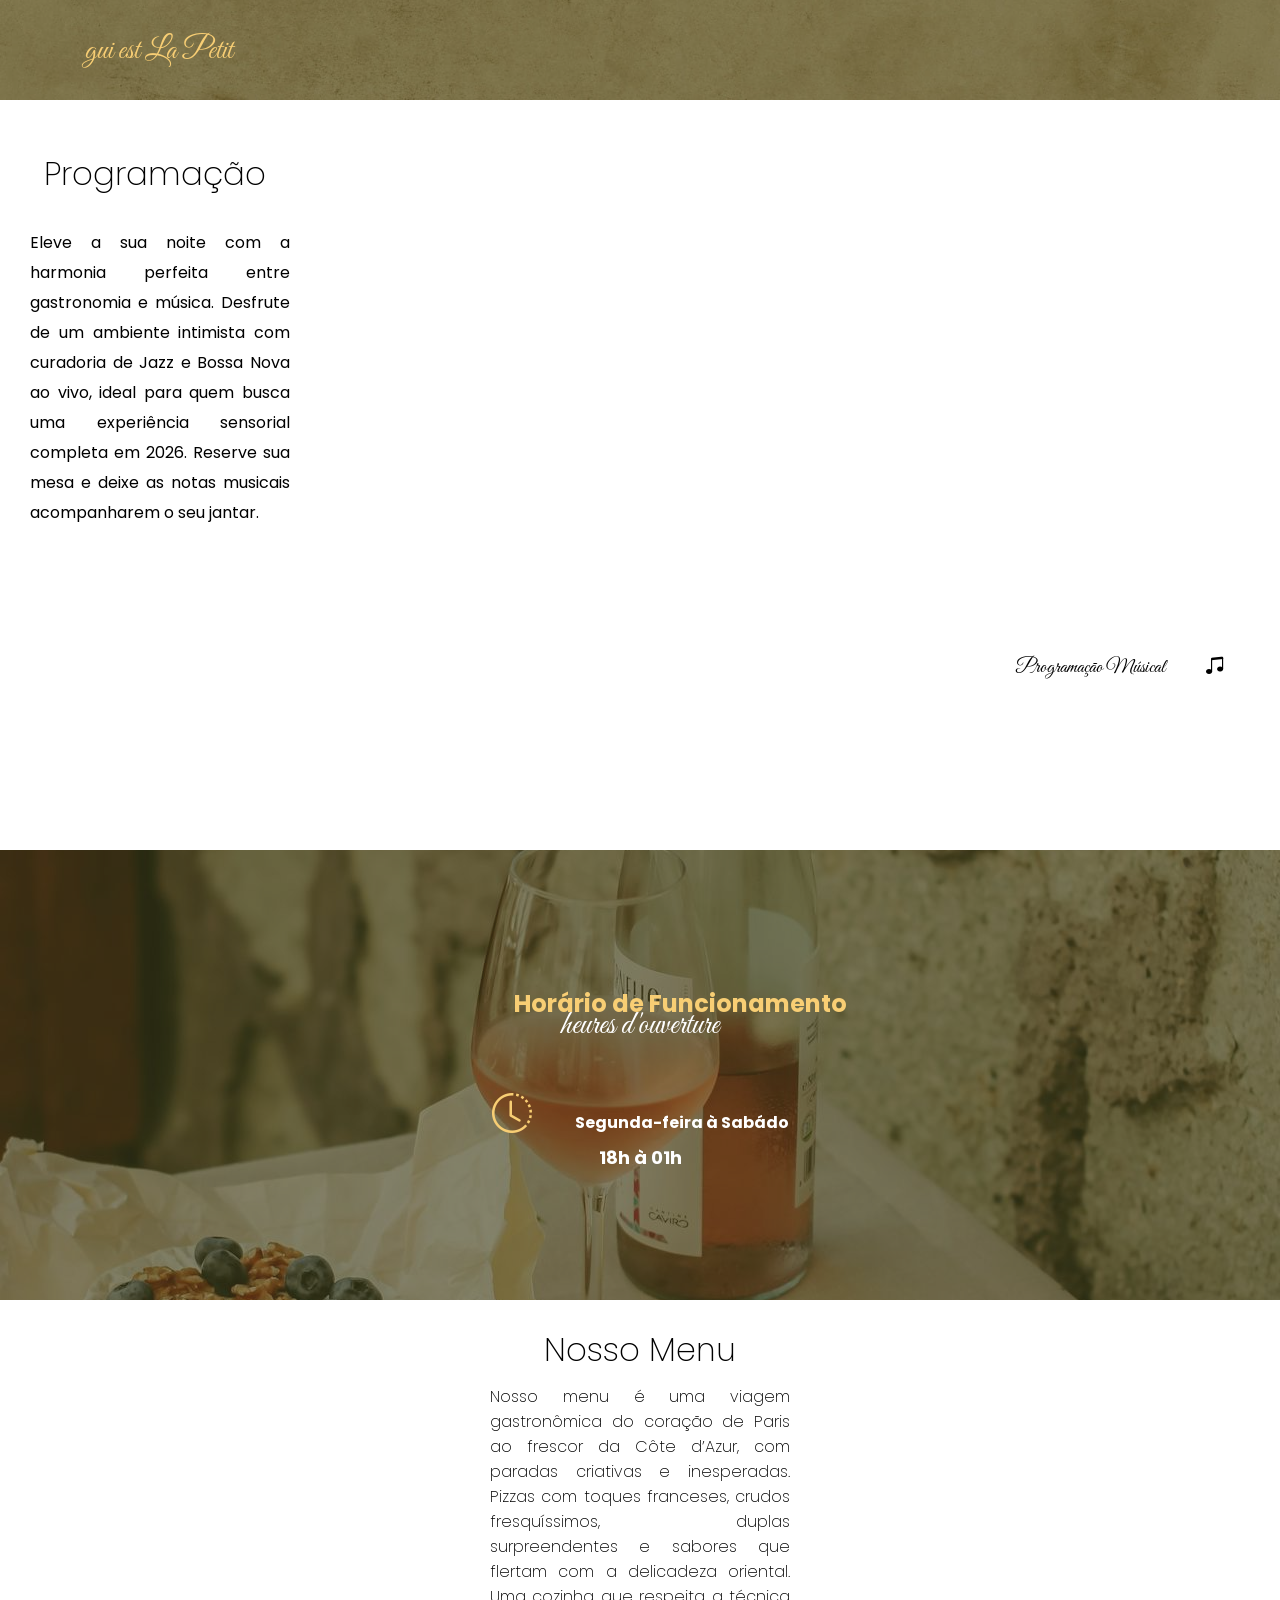
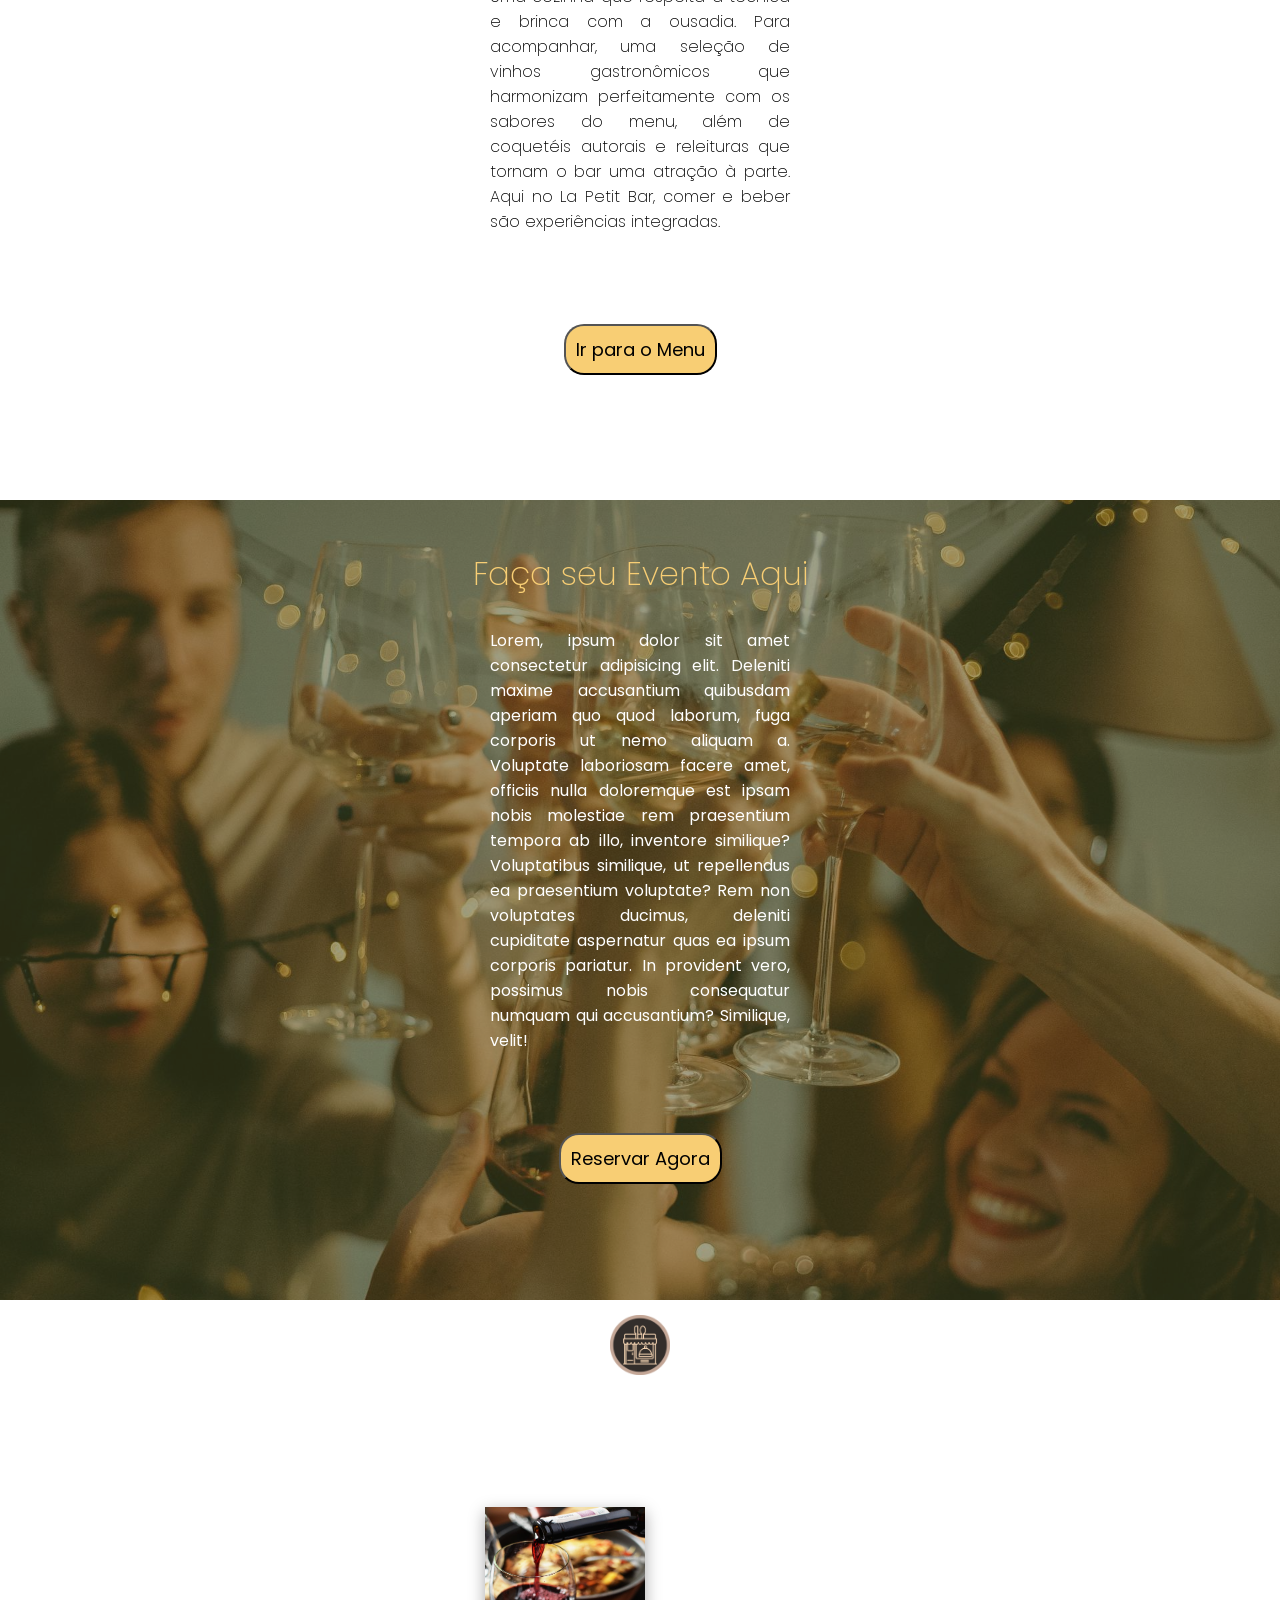
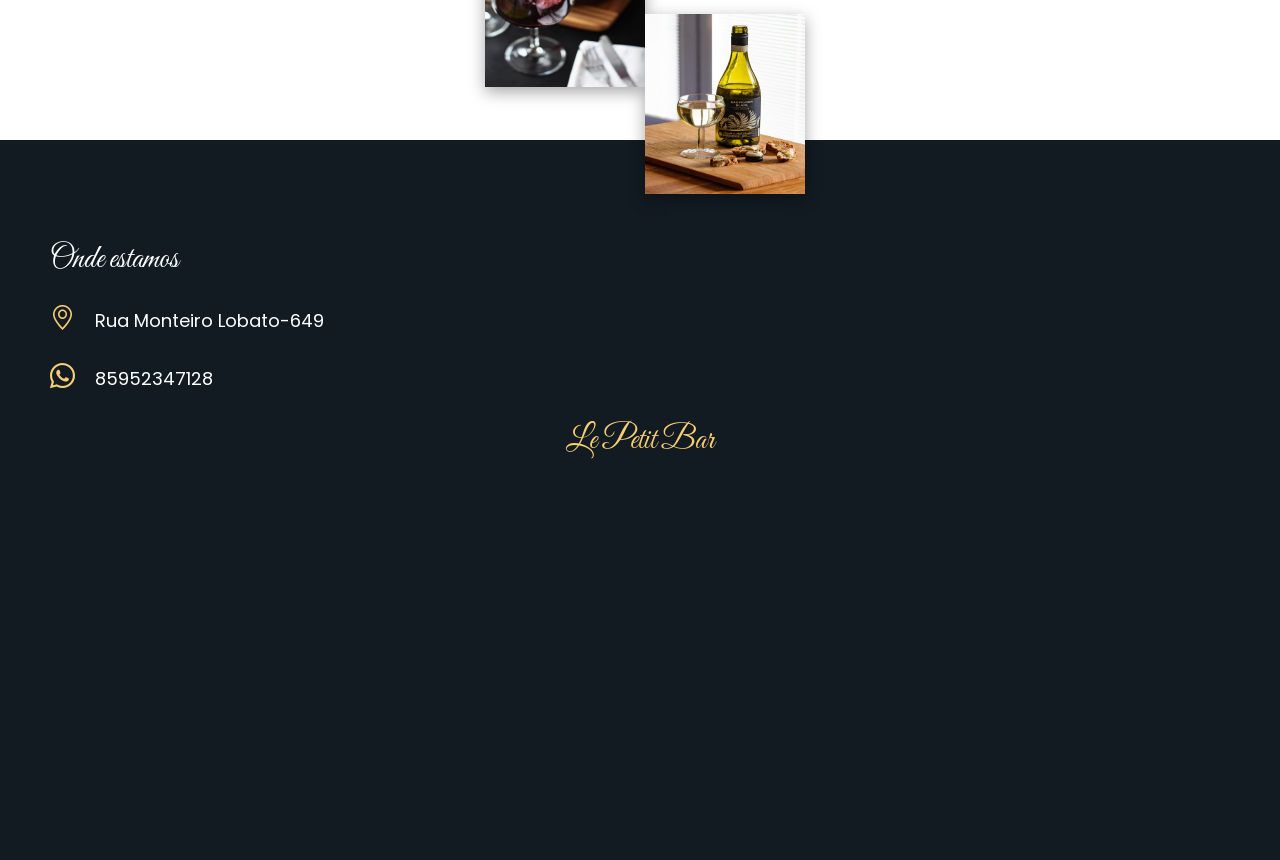
==== commit 649712bb: "Atualizando novas informações" ====
--- a/index.html
+++ b/index.html
@@ -36,8 +36,26 @@
                                 <i class="bi bi-instagram"></i>
                             </ul>
                         </nav>
-                    </section>
-                </div>
+                     </section>
+                   
+
+                    <div class="menu-mobile-icon">
+                        <button onclick="menuShow()"><img class="icon" src="imagem/menu_white_36dp.svg" alt="icon"></button>
+                    </div>
+
+                    <div class="menu-mobile">
+                         <nav>
+                            <ul>
+                                <li><a href="#sobre">Le Petit Bar</a></li>
+                                <li><a href="#musica" >Música</a> </li>
+                                <li><a href="#funcionamento">Horários</a> </li>
+                                <li><a href="#eventos">Reservas</a> </li>
+                                <li><a href="#cardapio">Menu </a> </li>
+                            </ul>
+                        </nav>
+
+                    </div>
+                   
                     </header>
                 
                     <section class="imagem-fundo">
--- a/style.css
+++ b/style.css
@@ -4,10 +4,14 @@
     box-sizing: border-box;
     font-family:  "Poppins", sans-serif;;
 }
-body{
-    overflow-x: hidden;
-}
-/* menu */
+/* menu-mobile */
+.menu-mobile-icon{
+    display: none;
+}
+.menu-mobile{
+    display: none;
+}
+/* menu-desktop*/
 header{
     width: 100%;
     position: fixed;
@@ -72,14 +76,11 @@
 /* Scroll menu Js */
 header.rolar{
     background-color: rgba(211, 211, 211, 0.753);
-    padding: 20px 0;
-}
-header.rolar .menu-desktop nav ul li a{
-    color: black;
-}
-header.rolar .menu-desktop nav ul li a:hover{
-    color: #4d4e23;
-}
+    margin-top: -5px;
+    height: 20vh;
+}
+
+
 
 /* sobre a empresa */
 
--- a/media.css
+++ b/media.css
@@ -1,36 +1,87 @@
 @media  screen and (max-width: 1640px){
-header .menu-desktop{
-    margin-left: 5px;
-    margin-top: 50px;
-    
-}
-.menu-desktop nav ul{
-    display: flex;
-    list-style: none;
-}
-.menu-desktop li a {
-    color: white;
-    display: inline-block;
-    text-decoration: none;
-    font-size: 16px;
-    font-weight: 300;
-    margin: 0 12px; 
-    transition: transform 0.3s ease;
-}
-.menu-desktop li a:hover{
-    transform: scale(1.1);
-    color: #f8ce74;
+header .menu-desktop {
+   display: none;
 }
 .menu-desktop  i{
   display: none;
 }
+#header{
+    margin: 0;
+    height: 20vh;
+}
+/* menu-mobile */
+header .menu-mobile-icon {
+    display: block;
+    margin-left: 250px;
+}
+.menu-mobile-icon{
+    position: relative;
+    z-index: 99999999;
+}
+.menu-mobile-icon button{
+    cursor: pointer;
+    border: none;
+    background-color: transparent;
+}
+header .menu-mobile{
+    display: block;
+    width: 0;
+    height: 0;
+    position: absolute;
+    top: 0;
+    right: 0;
+
+    background-color: black;
+    display: flex;
+    justify-content: center;
+    align-items: center;
+    text-align: center;
+
+    overflow: hidden;
+    transition: .5s;
+
+}
+.menu-mobile nav{
+  width: 100%;
+}
+.menu-mobile nav ul{
+    background-color: black;
+    display: flex;
+    flex-direction: column;
+    justify-content: center;
+    align-items: center;
+    list-style: none;
+}
+.menu-mobile li a{
+    display: block;
+    text-decoration: none;
+    font-size: 24px;
+    padding-top: 30px;
+    color: white;
+}
+.menu-mobile li{
+    width: 100%;
+}
+
+.menu-mobile li a:hover{
+    background-color: white;
+    color: black;
+    box-shadow: 0 0 20px #ffff;
+
+}
+ header .menu-mobile.open{
+    width: 100%;
+    height: 100vh;
+ }
 /* Scroll menu Js */
 header.rolar{
-    display: none;
-}
-}
-
-@media  screen and (max-width: 720px){
+    background-color: rgba(211, 211, 211, 0.753);
+    padding: 20px 0;
+}
+
+}
+
+@media  screen and (max-width: 1640px){
 /* sobre a empresa */
 section#sobre{
     display: flex;
@@ -42,27 +93,26 @@
     position: relative;
 }
 #sobre h1{
-    text-align: center;
-    font-size: 24px;
+    margin-left: 10px;
+    font-size: 20px;
     font-weight: 300;
     margin-top: 20px;
-    margin-left: 30px;
     line-height: 80px;
 }
 #sobre h3{
     color: white;
-    font-size: 20px;
-    width: 350px;
-    margin-left: 90px;
-    margin-bottom: 200px;
+    font-size: 16px;
+    width: 280px;
+    margin-bottom: 400px;
+    margin-left: 25px;
     line-height: 30px;
 }
 #sobre h3 p{
     color: #f8ce74;
     font-family: "Great Vibes", cursive;
     font-size: 30px;
-    margin-left: 100px;
-    margin-top: 80px;
+    margin-left: 60px;
+    margin-top: 120px;
 }
 /* Música */
 .programacao {
@@ -71,9 +121,11 @@
 }
 .programacao h1{
     margin-bottom: 30px;
+    margin-left: 20px;
     text-align: center;
     font-weight: 200;
     font-size: 2em;
+    
 }
 .programacao h1 span{
     display: none;
@@ -82,53 +134,65 @@
     font-size: 50px;
 }
 .programacao p{
-    width: 400px;
-    margin-left: 40px;
-    line-height:40px;
-    font-size: 20px;
+    width: 260px;
+    margin-left: 30px;
+    line-height:30px;
+    font-size: 16px;
+}
+.img-horario img{
+    display: none;
 }
 .img-horario p{
     font-family: "Great Vibes", cursive;
-    font-size: 30px;
+    font-size: 20px;
     margin-top: 550px;
-    margin-left: -120px;
+    margin-left: -220px;
     font-weight: 400;
 }
 .img-horario p i{
     font-size: 20px;
-    padding-left: 20px;
+    margin-left: 20px;
 }
 .img-horario img{
   display: none; 
 }
 /* horario de funcionamento */
 #funcionamento .titulo h1{
-    font-size: 2em;
+    font-size: 1.5em;
     font-weight: bold;
-    margin-top: 20px;
-}
+    margin-top: 130px;
+    margin-left: 80px;
+    line-height: 30px;
+    
+}
+
 #funcionamento .titulo p{
     font-family: "Great Vibes", cursive;
     color: white;
-    font-size: 2.5em;
-    font-weight: 500;
+    font-size: 2em;
+    font-weight: 300;
     text-align: center;
     margin-bottom: 50px; 
+    line-height: 15px;
 }
 #funcionamento #horas h2{
-    font-size: 25px;
+    font-size: 16px;
+    margin-bottom: 120px;
 }
 #horas h2 i{
     color: #f8ce74;
-    margin-right: 50px;
-    font-size: 50px;
+    margin-right: 40px;
+    font-size: 40px;
 }
 #horas h2 p{
-    font-size: 30px;
+    font-size: 18px;
     text-align: center;
 }
 
 /* menu cardapio */
+.imagem-cardapio img{
+    display: none;
+}
 section#cardapio{
     display: flex;
     justify-content: center;
@@ -145,28 +209,30 @@
 article h1{
     font-size: 2em;
     font-weight: 200;
-    margin-bottom: 40px; 
+    margin-bottom: 10px; 
 }
 article h1 span{
     display: none;
 }
 article p{
-    width: 450px;
-    font-size: 18px;
-    font-weight: 200;
+    width: 300px;
+    font-size: 16px;
     margin-left: 50px;
     text-align: justify;
 }
 article button{
-    margin-top: 120px;
+    margin-top: 90px;
 }
 
 /* Eventos */
 #eventos p{
-    width: 400px;
-    font-size: 20px;
+    width: 300px;
+    font-size: 16px;
     margin-top: 30px;
     line-height: 25px;
+}
+#eventos h1{
+    font-size: 2em;
 }
 #eventos button{
     margin-top: 80px;
@@ -175,15 +241,15 @@
 
 /* logo */
 .logo{
-    height: 100px;
+    height: 90px;
 }
 .logo p{
     display: none;
 }
 section.logo img{
     cursor: pointer;
-    width: 80px;
-    margin-top: 20px;
+    width: 60px;
+    margin-top: 30px;
     margin: 0 20px;
     transition: transform 0.3s ease;
 }
@@ -192,9 +258,9 @@
     height: 300px;
 }
 .bem-vindo img{
-    width: 180px;
+    width: 160px;
     height: 180px;
-    margin-right: 200px;
+    margin-right: 150px;
     margin-top: 120px;
 }
 .bem-vindo .vinho-branco{
@@ -215,17 +281,18 @@
 }
 .local h1{
      font-family: "Great Vibes", cursive;
-     font-size: 3em;
+     font-size: 2em;
      font-weight: 100;
 }
 .local p{
+    font-size: 18px;
+}
+.local p i{
     font-size: 25px;
 }
-.local p i{
-    font-size: 30px;
-}
 footer h2{
-     font-size: 3em;
+     font-size: 2em;
+    margin-top: 25px;
 }
 
 /* menu cardapio*/
@@ -233,21 +300,23 @@
     width: 100%;
 }
 header #logotipo h1{
-    font-size: 2em;    
+    margin-top: 30px;
+    font-size: 2em;
+     
 }
 /* cartaz */
 section.cartaz{
     width: 100%; 
 }
 .cartaz h1{
-    font-size: 2.5em;
+    font-size: 1.5em;
     margin-left: 200px;
-    padding-top: 50px;
+    padding-top: 20px;
 }
 /* nome */
 .nome h1{
    margin-left: 10px;
-   font-size: 30px;
+   font-size: 24px;
    margin-top: 20px;
    text-decoration: underline;
 }
@@ -260,28 +329,28 @@
     display: flex;
 }
 .opcao .conteudo{
-    width: 130px;
-    height: 100px;
+    width: 90px;
+    height: 80px;
 }
 .conteudo h1{
-    font-size: 20px;
+    font-size: 16px;
     padding-top: 30px;
 }
 .opcao .conteudo01{
-    width: 130px;
-    height: 100px;
-     margin: 0 30px;
+    width: 90px;
+    height: 80px;
+     margin: 0 20px;
 }
 .conteudo01 h1{
-    font-size: 20px;
+    font-size: 16px;
     padding-top: 30px;
 }
 .opcao .conteudo02{
-    width: 130px;
-    height: 100px;
+   width: 90px;
+    height: 80px;
 }
 .conteudo02 h1{
-    font-size: 20px;
+    font-size: 16px;
     padding-top: 30px;
 }
 
@@ -289,11 +358,12 @@
 .sub-menu nav ul {
     margin-left: 10px;
 }
+
 .sub-menu li{
-    padding: 10px;
+    padding: 5px;
 }
 .sub-menu li a{
-    font-size: 18px; 
+    font-size: 16px; 
 }
 
 /* Cardapio */
@@ -302,25 +372,26 @@
     margin-left: 10px;
     justify-content: center;
     width: 100%;
-    height: 60vh;
-    margin-top: 480px;
+    height: 80vh;
+    margin-top: 800px;
+   
 }
 #sobremesa h1{
-    font-size: 1.5em;
-    margin: 20px 0;
+    font-size: 1em;
+    margin: 50px 0;
     padding-left: 20px;
-   
 }
 #principais{
     cursor: pointer;
     margin-left: 10px;
     justify-content: center;
     width: 100%;
-    height: 60vh;
-    margin-top: 400px;
+    height: 80vh;
+    margin-top: 800px;
 }
 #principais h1{
-   font-size: 1.5em;
+   font-size: 1em;
+    margin: 50px 0;
 }
 #entradas{
     cursor: pointer;
@@ -350,7 +421,7 @@
   height: 90px;
   object-fit: cover; 
   border-radius: 8px;
-  margin-right: 15px;
+  margin-right: 12px;
   transition: transform 0.3s ease;
 }
 
@@ -358,7 +429,7 @@
   flex: 1; 
 }
 .preco {
- font-size: 18px;
+ font-size: 16px;
 }
 
 /* Vinhos */
@@ -367,30 +438,30 @@
     width: 100%;
 }
 #vinho-tinto h1{
-   font-size: 1.5em;
+   font-size: 1em;
 }
 #vinho-branco{
-    margin-top: 420px;
+    margin-top: 700px;
     margin-left: 10px;
     width: 100%;
 }
 #vinho-branco h1{
-   font-size: 1.5em;
+   font-size: 1em;
 }
 #espumantes{
-  margin-top: 200px;
+  margin-top: 500px;
   margin-left: 10px;
   width: 100%;
 }
-#espumante h1{
-   font-size: 1.5em;
+#espumantes h1{
+   font-size: 1em;
 }
 .item img {
   width: 100px; 
   height: 90px;
 }
 .preco {
-  margin-left: 10px;
+  font-size: 16px;
 }
 
 /* DRINKS */
@@ -399,28 +470,78 @@
     width: 100%;
 }
 #drinks-autorais h1{
-    font-size: 1.5em;
+    font-size: 1em;
 }
 #drinks-classico{
   margin-left: 10px;
-  margin-top: 400px;
+  margin-top: 800px;
   width: 100%;
   
 }
 #drinks-classico h1{
-   font-size: 1.5em;
+   font-size: 1em;
 }
 #cervejas{
-    margin-top: 180px;
+    margin-top: 500px;
     margin-left: 10px;
     width: 100%;
 }
 #cervejas h1{
-  font-size: 1.5em;
+  font-size: 1em;
 }
 .item img{
   width: 100px; 
   height: 90px;
 }
 
-}+/* menu-wpp */
+footer{
+    background-color: #111B21;
+    width: 100%;
+    height: 80vh;
+}
+header{
+    display: flex;
+    justify-content: center;
+    align-items: center;  
+    margin-top: 50px;  
+}
+header .menu-wpp{
+    display: none;
+}
+header .logo-wpp a{
+    display: none;
+}
+.rodape-wpp a{
+  display: none;
+}
+.rodape-wpp .baixar button{
+   display: none;
+}
+.container li h3{
+    display: none;
+}
+.informacoes-footer{
+    margin-top: -300px;
+}
+.caixa{
+    display: flex;
+    flex-direction: column-reverse;
+   
+}
+.caixa p{
+    color: white;
+    font-size: 30px;
+    margin-right: 35px;  
+}
+.redes-sociais a i{
+    color: white;
+    font-size: 30px;
+    padding-right: 30px;
+}
+header .btn-wpp {
+    margin-right: 50px;
+}
+
+
+}
